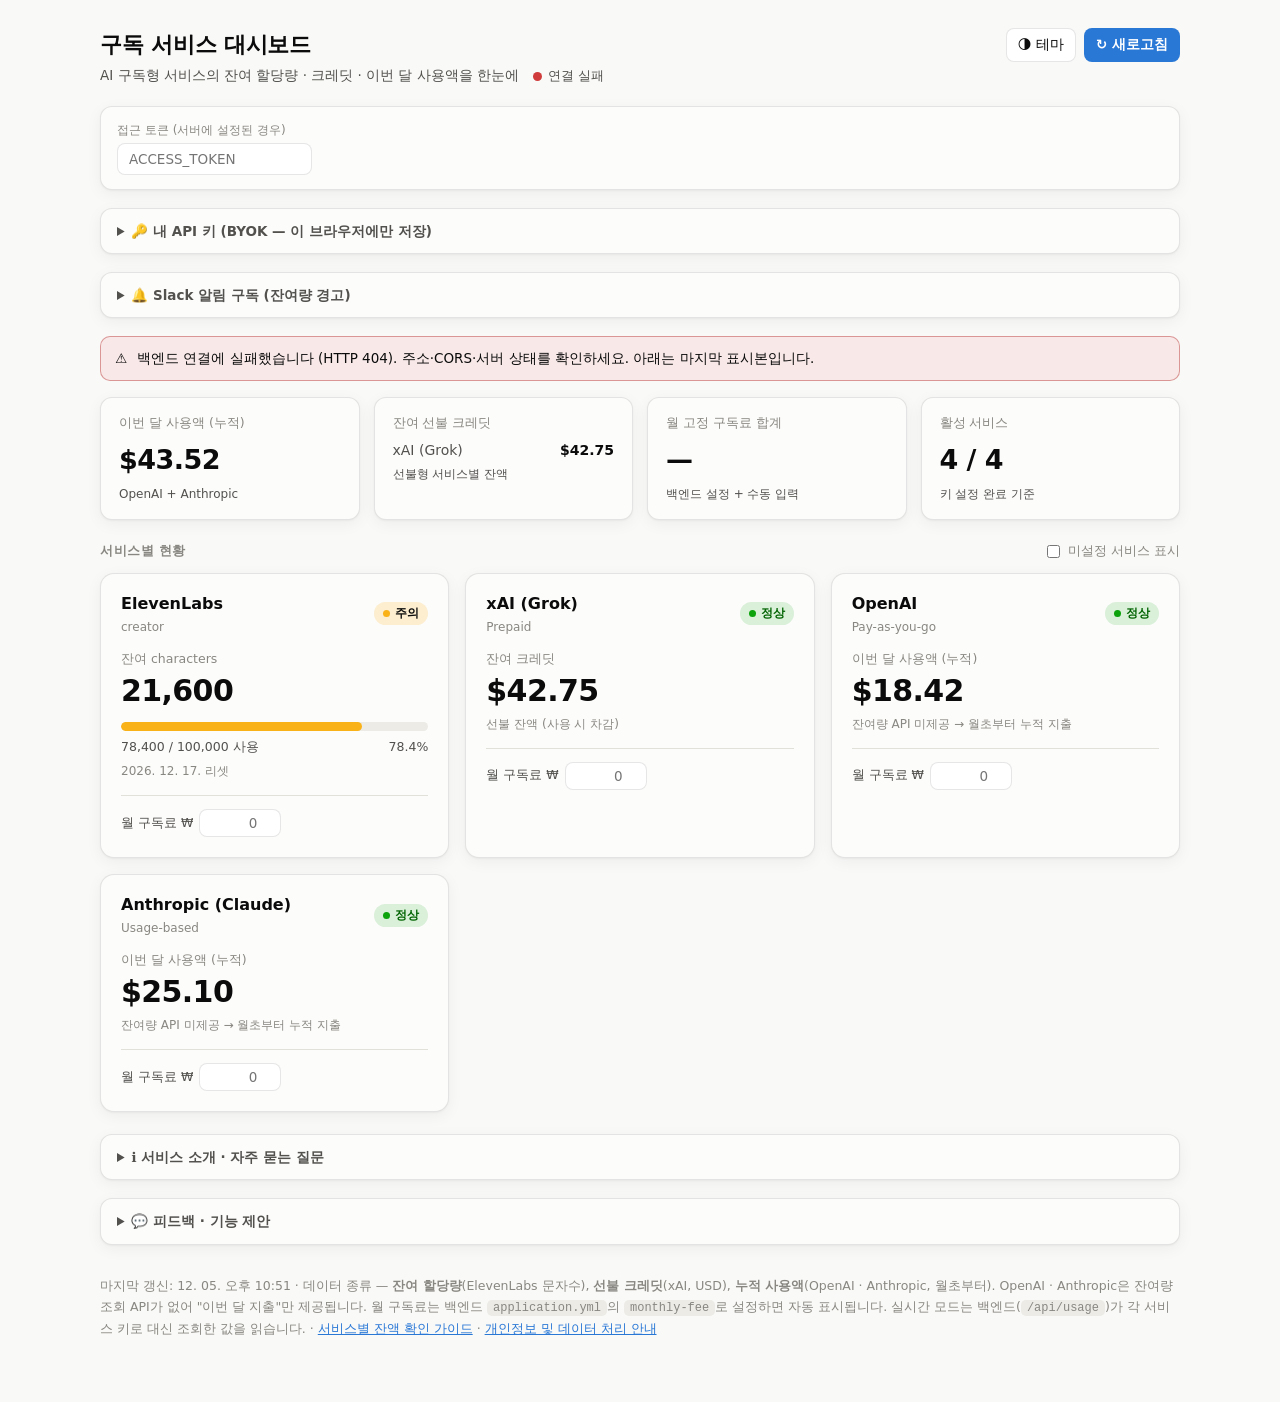
==== src/main/resources/static/index.html @ 4e1e0c50 "Anchor balance sparklines at zero and stop amplifying noise sparklineSvg() scaled each series to its" ====
<!DOCTYPE html>
<html lang="ko" data-theme="auto">
<head>
<meta charset="UTF-8">
<meta name="viewport" content="width=device-width, initial-scale=1.0">
<title>SubscribeInventory — AI 구독 서비스 잔여 크레딧·사용량 대시보드</title>
<meta name="description" content="ElevenLabs·xAI(Grok)·OpenAI·Anthropic(Claude)·DeepSeek·OpenRouter·Stability AI·fal.ai의 잔여 크레딧, 할당량, 이번 달 사용액을 한 화면에서 확인하고 Slack으로 잔여량 경고를 받는 무료 대시보드. API 키는 브라우저에만 저장됩니다.">
<link rel="canonical" href="https://subscribeinventory.web.app/">
<meta name="google-site-verification" content="lxB3L_24j_utE0KtW8T_bHgpwiivB14IahdPUHx7dqs">
<meta name="naver-site-verification" content="5db1e55cc4a12370fa58b99b54903fac8d4bb3ed">
<meta property="og:type" content="website">
<meta property="og:site_name" content="SubscribeInventory">
<meta property="og:title" content="SubscribeInventory — AI 구독 서비스 잔여 크레딧·사용량 대시보드">
<meta property="og:description" content="8개 AI 서비스의 잔여 크레딧·할당량·월 사용액을 한눈에. BYOK(키는 브라우저에만 저장) + Slack 잔여량 알림, 무료.">
<meta property="og:url" content="https://subscribeinventory.web.app/">
<meta property="og:locale" content="ko_KR">
<meta property="og:image" content="https://subscribeinventory.web.app/og.png">
<meta property="og:image:width" content="1200">
<meta property="og:image:height" content="630">
<meta name="twitter:card" content="summary_large_image">
<meta name="twitter:image" content="https://subscribeinventory.web.app/og.png">
<link rel="icon" href="/favicon.svg" type="image/svg+xml">
<link rel="apple-touch-icon" href="/apple-touch-icon.png">
<script type="application/ld+json">
{
	"@context": "https://schema.org",
	"@graph": [
		{
			"@type": "WebApplication",
			"name": "SubscribeInventory",
			"url": "https://subscribeinventory.web.app/",
			"applicationCategory": "UtilitiesApplication",
			"operatingSystem": "Web",
			"inLanguage": "ko",
			"description": "AI 구독형 서비스(ElevenLabs, xAI Grok, OpenAI, Anthropic Claude, DeepSeek, OpenRouter, Stability AI, fal.ai)의 잔여 크레딧·할당량·이번 달 사용액을 한 화면에서 보여주고 Slack으로 잔여량 경고를 보내는 무료 대시보드.",
			"offers": { "@type": "Offer", "price": "0", "priceCurrency": "KRW" },
			"featureList": [
				"8개 AI 서비스 잔여 크레딧·할당량·월 사용액 통합 조회",
				"BYOK — API 키는 브라우저 localStorage에만 저장, 서버 무저장",
				"Slack 웹훅 잔여량 임계값 알림 (매시 자동 점검)",
				"Google 계정 로그인, 다크·라이트 테마"
			]
		},
		{
			"@type": "FAQPage",
			"mainEntity": [
				{
					"@type": "Question",
					"name": "SubscribeInventory는 어떤 서비스인가요?",
					"acceptedAnswer": { "@type": "Answer", "text": "여러 AI 구독형 서비스의 잔여 크레딧, 할당량, 이번 달 사용액을 한 화면에서 확인하는 무료 대시보드입니다. 잔여량이 설정한 임계값 아래로 내려가면 Slack으로 알림을 보냅니다." }
				},
				{
					"@type": "Question",
					"name": "어떤 AI 서비스를 지원하나요?",
					"acceptedAnswer": { "@type": "Answer", "text": "ElevenLabs, xAI(Grok), OpenAI, Anthropic(Claude), DeepSeek, OpenRouter, Stability AI, fal.ai — 총 8개 서비스의 잔여 크레딧 또는 사용액 조회를 지원합니다." }
				},
				{
					"@type": "Question",
					"name": "API 키는 안전하게 관리되나요?",
					"acceptedAnswer": { "@type": "Answer", "text": "BYOK(Bring Your Own Key) 방식입니다. 키는 사용자의 브라우저(localStorage)에만 저장되고, 서버는 조회 요청을 각 서비스로 중계만 할 뿐 키를 저장하거나 로깅하지 않습니다. Slack 알림 구독 시에만 키가 AES-256-GCM으로 암호화되어 저장됩니다." }
				},
				{
					"@type": "Question",
					"name": "Slack 잔여량 알림은 어떻게 받나요?",
					"acceptedAnswer": { "@type": "Answer", "text": "대시보드의 Slack 알림 구독 패널에서 Slack Incoming Webhook 주소와 임계값을 등록하면, 매시 정각에 자동 점검해 잔여 크레딧이 임계값 이하로 내려갔을 때 해당 채널로 경고를 보냅니다." }
				},
				{
					"@type": "Question",
					"name": "이용 요금이 있나요?",
					"acceptedAnswer": { "@type": "Answer", "text": "무료입니다. Google 계정으로 로그인한 뒤 본인의 API 키를 등록해 바로 사용할 수 있습니다." }
				}
			]
		}
	]
}
</script>
<style>
	:root {
		color-scheme: light;
		--surface-1: #fcfcfb;
		--surface-2: #ffffff;
		--page: #f9f9f7;
		--text-primary: #0b0b0b;
		--text-secondary: #52514e;
		--text-muted: #898781;
		--grid: #e1e0d9;
		--baseline: #c3c2b7;
		--border: rgba(11, 11, 11, 0.10);
		--series-1: #2a78d6;
		--track: #ecebe6;
		--good: #0ca30c;
		--warning: #fab219;
		--serious: #ec835a;
		--critical: #d03b3b;
		--good-ink: #006300;
		--shadow: 0 1px 2px rgba(11, 11, 11, 0.04), 0 4px 16px rgba(11, 11, 11, 0.05);
	}
	:root[data-theme="dark"] {
		color-scheme: dark;
		--surface-1: #1a1a19;
		--surface-2: #202020;
		--page: #0d0d0d;
		--text-primary: #ffffff;
		--text-secondary: #c3c2b7;
		--text-muted: #898781;
		--grid: #2c2c2a;
		--baseline: #383835;
		--border: rgba(255, 255, 255, 0.10);
		--series-1: #3987e5;
		--track: #2c2c2a;
		--good: #0ca30c;
		--warning: #fab219;
		--serious: #ec835a;
		--critical: #d03b3b;
		--good-ink: #0ca30c;
		--shadow: 0 1px 2px rgba(0, 0, 0, 0.3), 0 4px 16px rgba(0, 0, 0, 0.4);
	}
	@media (prefers-color-scheme: dark) {
		:root[data-theme="auto"] {
			color-scheme: dark;
			--surface-1: #1a1a19;
			--surface-2: #202020;
			--page: #0d0d0d;
			--text-primary: #ffffff;
			--text-secondary: #c3c2b7;
			--text-muted: #898781;
			--grid: #2c2c2a;
			--baseline: #383835;
			--border: rgba(255, 255, 255, 0.10);
			--series-1: #3987e5;
			--track: #2c2c2a;
			--good-ink: #0ca30c;
			--shadow: 0 1px 2px rgba(0, 0, 0, 0.3), 0 4px 16px rgba(0, 0, 0, 0.4);
		}
	}

	* { box-sizing: border-box; }
	html, body { margin: 0; padding: 0; }
	body {
		background: var(--page);
		color: var(--text-primary);
		font-family: system-ui, -apple-system, "Segoe UI", "Apple SD Gothic Neo", sans-serif;
		font-size: 15px;
		line-height: 1.5;
		-webkit-font-smoothing: antialiased;
	}
	.wrap { max-width: 1120px; margin: 0 auto; padding: 28px 20px 64px; }

	header.top { display: flex; align-items: flex-start; justify-content: space-between; gap: 16px; flex-wrap: wrap; margin-bottom: 20px; }
	.title h1 { font-size: 22px; font-weight: 700; margin: 0 0 4px; letter-spacing: -0.01em; }
	.title p { margin: 0; color: var(--text-secondary); font-size: 13.5px; }
	.top-actions { display: flex; align-items: center; gap: 8px; }
	/* Visible sign-in button follows the page theme; the real GIS iframe sits on top, invisible,
	   because GIS stopped honoring dark button themes and always paints a white button. */
	.gsi-wrap { position: relative; display: inline-flex; }
	.gsi-skin {
		display: inline-flex; align-items: center; gap: 7px;
		font-size: 13.5px; color: var(--text-primary);
		background: var(--surface-2); border: 1px solid var(--border);
		border-radius: 8px; padding: 7px 11px; white-space: nowrap;
	}
	.gsi-overlay { position: absolute; inset: 0; opacity: 0; overflow: hidden; }
	/* Cross-origin iframes keep their full hit area even when visually clipped, so the iframe
	   (and the wrapper divs GIS puts around it) must be forced to the overlay's size, or the
	   invisible button swallows clicks on neighboring header buttons. */
	.gsi-overlay div, .gsi-overlay iframe { width: 100% !important; height: 100% !important; }

	button, select, input, textarea {
		font-family: inherit; font-size: 13.5px; color: var(--text-primary);
		background: var(--surface-2); border: 1px solid var(--border);
		border-radius: 8px; padding: 7px 11px; cursor: pointer;
	}
	textarea { width: 100%; cursor: text; resize: vertical; line-height: 1.6; }
	button:hover, select:hover { border-color: var(--baseline); }
	button.primary { background: var(--series-1); color: #fff; border-color: transparent; font-weight: 600; }
	button.primary:hover { filter: brightness(1.05); }
	input { cursor: text; }
	label.field { display: flex; flex-direction: column; gap: 4px; font-size: 12px; color: var(--text-muted); }

	.config {
		display: flex; align-items: flex-end; gap: 12px; flex-wrap: wrap;
		background: var(--surface-1); border: 1px solid var(--border);
		border-radius: 12px; padding: 14px 16px; margin-bottom: 18px; box-shadow: var(--shadow);
	}
	.config .grow { flex: 1 1 260px; }
	.config input[type="text"] { width: 100%; }
	.status-line { display: inline-flex; align-items: center; gap: 6px; font-size: 13px; color: var(--text-secondary); margin-left: 10px; vertical-align: middle; }
	.dot { width: 9px; height: 9px; border-radius: 50%; background: var(--text-muted); flex: none; }
	.dot.live { background: var(--good); }
	.dot.demo { background: var(--series-1); }
	.dot.err { background: var(--critical); }

	.summary { display: grid; grid-template-columns: repeat(auto-fit, minmax(190px, 1fr)); gap: 14px; margin-bottom: 22px; }
	.tile { background: var(--surface-1); border: 1px solid var(--border); border-radius: 12px; padding: 16px 18px; box-shadow: var(--shadow); }
	.tile .k { font-size: 12.5px; color: var(--text-muted); margin-bottom: 8px; }
	.tile .v { font-size: 27px; font-weight: 700; letter-spacing: -0.02em; font-variant-numeric: tabular-nums; }
	.tile .sub { font-size: 12px; color: var(--text-secondary); margin-top: 4px; }
	.tile .v-rows { display: flex; flex-direction: column; gap: 3px; }
	.tile .v-row { display: flex; justify-content: space-between; gap: 10px; font-size: 14px; font-weight: 600; font-variant-numeric: tabular-nums; }
	.tile .v-row .n { color: var(--text-secondary); font-weight: 500; }

	.grid { display: grid; grid-template-columns: repeat(auto-fill, minmax(320px, 1fr)); gap: 16px; }
	.card {
		background: var(--surface-1); border: 1px solid var(--border); border-radius: 14px;
		padding: 18px 20px 20px; box-shadow: var(--shadow); position: relative; overflow: hidden;
	}
	.card.err { border-color: color-mix(in srgb, var(--critical) 55%, var(--border)); }
	.card.disabled { opacity: 0.72; }
	.card-head { display: flex; align-items: center; justify-content: space-between; gap: 10px; margin-bottom: 14px; }
	.card-head .name { font-size: 16px; font-weight: 700; }
	.card-head .plan { font-size: 12px; color: var(--text-muted); margin-top: 2px; }
	.badge { display: inline-flex; align-items: center; gap: 5px; font-size: 11.5px; font-weight: 600; padding: 3px 9px; border-radius: 999px; white-space: nowrap; }
	.badge .bdot { width: 7px; height: 7px; border-radius: 50%; }
	.badge.ok { background: color-mix(in srgb, var(--good) 14%, transparent); color: var(--good-ink); }
	.badge.ok .bdot { background: var(--good); }
	.badge.warning { background: color-mix(in srgb, var(--warning) 20%, transparent); color: var(--text-primary); }
	.badge.warning .bdot { background: var(--warning); }
	.badge.critical { background: color-mix(in srgb, var(--critical) 16%, transparent); color: var(--critical); }
	.badge.critical .bdot { background: var(--critical); }
	.badge.neutral { background: color-mix(in srgb, var(--text-muted) 16%, transparent); color: var(--text-secondary); }
	.badge.neutral .bdot { background: var(--text-muted); }

	.hero { font-size: 30px; font-weight: 700; letter-spacing: -0.02em; font-variant-numeric: tabular-nums; line-height: 1.1; }
	.hero .unit { font-size: 15px; font-weight: 600; color: var(--text-secondary); margin-left: 4px; }
	.hero-label { font-size: 12.5px; color: var(--text-muted); margin-bottom: 5px; }

	.meter { margin: 15px 0 6px; }
	.meter-track { height: 9px; background: var(--track); border-radius: 999px; overflow: hidden; }
	.meter-fill { height: 100%; border-radius: 999px; transition: width 0.5s ease; }
	.meter-row { display: flex; justify-content: space-between; font-size: 12.5px; color: var(--text-secondary); margin-top: 7px; font-variant-numeric: tabular-nums; }

	.card-foot { margin-top: 15px; padding-top: 13px; border-top: 1px solid var(--grid); display: flex; align-items: center; justify-content: space-between; gap: 10px; font-size: 12.5px; color: var(--text-secondary); }
	.fee { display: flex; align-items: center; gap: 6px; }
	.fee input { width: 82px; padding: 5px 8px; text-align: right; font-variant-numeric: tabular-nums; }
	.err-msg { font-size: 13px; color: var(--critical); background: color-mix(in srgb, var(--critical) 8%, transparent); border-radius: 8px; padding: 9px 11px; margin-top: 4px; word-break: break-word; }
	.muted-note { font-size: 12px; color: var(--text-muted); }

	.banner { display: none; align-items: center; gap: 10px; background: color-mix(in srgb, var(--critical) 10%, var(--surface-1)); border: 1px solid color-mix(in srgb, var(--critical) 40%, var(--border)); color: var(--text-primary); border-radius: 10px; padding: 11px 14px; margin-bottom: 16px; font-size: 13.5px; }
	.banner.show { display: flex; }

	.keys-panel { background: var(--surface-1); border: 1px solid var(--border); border-radius: 12px; padding: 12px 16px; margin-bottom: 18px; box-shadow: var(--shadow); }
	.keys-panel summary { cursor: pointer; font-size: 13.5px; font-weight: 600; color: var(--text-secondary); }
	.keys-grid { display: grid; grid-template-columns: repeat(auto-fit, minmax(240px, 1fr)); gap: 12px; margin-top: 12px; }
	.keys-grid input { width: 100%; }
	.keys-note { font-size: 12px; color: var(--text-muted); margin-top: 10px; line-height: 1.6; }
	.spark-wrap { margin-top: 10px; }
	.spark { display: block; width: 100%; height: 28px; }
	.spark-label { font-size: 11px; color: var(--text-muted); margin-top: 2px; }
	.faq-item h3 { font-size: 13.5px; margin: 14px 0 4px; }
	.faq-item p { margin: 0; font-size: 13px; color: var(--text-secondary); line-height: 1.7; }

	footer.note { margin-top: 30px; font-size: 12.5px; color: var(--text-muted); line-height: 1.7; }
	footer.note code { background: var(--track); padding: 1px 6px; border-radius: 5px; font-size: 12px; }
	.section-label { font-size: 12.5px; font-weight: 600; color: var(--text-muted); text-transform: uppercase; letter-spacing: 0.04em; margin: 4px 0 12px; }
	a { color: var(--series-1); }
</style>
</head>
<body>
<div class="wrap">
	<header class="top">
		<div class="title">
			<h1>구독 서비스 대시보드</h1>
			<p>AI 구독형 서비스의 잔여 할당량 · 크레딧 · 이번 달 사용액을 한눈에
				<span class="status-line"><span class="dot" id="statDot"></span><span id="statText">준비됨</span></span></p>
		</div>
		<div class="top-actions">
			<div id="authArea" style="display:none; align-items:center; gap:8px;"></div>
			<button id="themeBtn" title="테마 전환">🌗 테마</button>
			<button id="refreshBtn" class="primary">↻ 새로고침</button>
		</div>
	</header>

	<div class="config" id="configBox">
		<label class="field grow" id="backendField">
			백엔드 API 주소 (비우면 데모 모드)
			<input type="text" id="backendUrl" placeholder="https://your-backend.example.com" autocomplete="off">
		</label>
		<label class="field" id="modeField">
			모드
			<select id="modeSel">
				<option value="demo">데모 (샘플)</option>
				<option value="live">실시간 (백엔드)</option>
			</select>
		</label>
		<label class="field" id="autoField">
			자동 새로고침
			<select id="autoSel">
				<option value="0">끔</option>
				<option value="30">30초</option>
				<option value="60">60초</option>
				<option value="300">5분</option>
			</select>
		</label>
		<label class="field" id="accessTokenField">
			접근 토큰 (서버에 설정된 경우)
			<input type="password" id="accessToken" placeholder="ACCESS_TOKEN" autocomplete="off">
		</label>
	</div>

	<details class="keys-panel" id="keysPanel">
		<summary>🔑 내 API 키 (BYOK — 이 브라우저에만 저장)</summary>
		<div class="keys-grid">
			<label class="field">ElevenLabs API Key
				<input type="password" data-key="elevenlabs.apiKey" placeholder="xi-..." autocomplete="off"></label>
			<label class="field">xAI Management Key
				<input type="password" data-key="xai.apiKey" placeholder="xai-..." autocomplete="off"></label>
			<label class="field">xAI Team ID
				<input type="password" data-key="xai.teamId" placeholder="UUID" autocomplete="off"></label>
			<label class="field">OpenAI Admin Key
				<input type="password" data-key="openai.apiKey" placeholder="sk-admin-..." autocomplete="off"></label>
			<label class="field">Anthropic Admin Key
				<input type="password" data-key="anthropic.apiKey" placeholder="sk-ant-admin-..." autocomplete="off"></label>
			<label class="field">DeepSeek API Key
				<input type="password" data-key="deepseek.apiKey" placeholder="sk-..." autocomplete="off"></label>
			<label class="field">OpenRouter API Key
				<input type="password" data-key="openrouter.apiKey" placeholder="sk-or-..." autocomplete="off"></label>
			<label class="field">Stability AI API Key
				<input type="password" data-key="stability.apiKey" placeholder="sk-..." autocomplete="off"></label>
			<label class="field">fal.ai Admin Key (ADMIN 스코프로 발급)
				<input type="password" data-key="fal.apiKey" placeholder="key_id:key_secret" autocomplete="off"></label>
		</div>
		<div class="keys-note">키는 이 브라우저(localStorage)에만 저장됩니다. 조회할 때마다 요청에 실려 백엔드가 각 서비스로
			중계만 하며, 서버에는 저장·로깅되지 않습니다. 비워두면 서버에 환경변수로 설정된 키(있다면)를 사용합니다.</div>
	</details>

	<details class="keys-panel" id="alertPanel">
		<summary>🔔 Slack 알림 구독 (잔여량 경고)</summary>
		<div class="keys-grid">
			<label class="field">Slack Webhook URL
				<input type="password" id="alertWebhook" placeholder="https://hooks.slack.com/services/..." autocomplete="off"></label>
			<label class="field">사용량 경고 임계 (%)
				<input type="number" id="alertQuota" placeholder="80" min="1" max="100"></label>
			<label class="field">잔액 경고 기준 ($)
				<input type="number" id="alertBalance" placeholder="5" min="0" step="0.5"></label>
			<label class="field">월 사용액 한도 ($, 선택)
				<input type="number" id="alertCost" placeholder="미설정" min="0"></label>
		</div>
		<div style="display:flex; gap:8px; align-items:center; margin-top:12px; flex-wrap:wrap;">
			<button id="alertSubscribeBtn" class="primary">현재 키로 구독</button>
			<button id="alertUnsubscribeBtn" style="display:none;">구독 해지</button>
			<span class="muted-note" id="alertStatus"></span>
		</div>
		<div class="keys-note">구독하면 위 "내 API 키" 패널의 키와 Webhook URL이 서버에 <b>암호화되어 저장</b>되고(옵트인),
			매시 정각 서버가 잔여량을 점검해 임계값 초과 시 입력한 Slack 채널로 알립니다.
			구독 시 확인 메시지가 채널로 1회 발송되고, 같은 Webhook으로 다시 구독하면 <b>설정이 갱신</b>됩니다.
			같은 경고 상태는 반복 발송하지 않으며, 해지하면 저장된 정보가 즉시 삭제됩니다.</div>
	</details>

	<div class="banner" id="banner"><span>⚠︎</span><span id="bannerText"></span></div>

	<div class="summary" id="summary"></div>

	<div class="section-label" style="display:flex; align-items:center; justify-content:space-between; gap:10px;">
		<span>서비스별 현황</span>
		<label style="display:flex; align-items:center; gap:5px; font-weight:400; text-transform:none; letter-spacing:0; cursor:pointer;">
			<input type="checkbox" id="showDisabled" style="cursor:pointer;"> 미설정 서비스 표시
		</label>
	</div>
	<div class="grid" id="cards"></div>

	<details class="keys-panel" id="aboutPanel" style="margin-top: 22px;">
		<summary>ℹ️ 서비스 소개 · 자주 묻는 질문</summary>
		<div class="faq">
			<div class="faq-item">
				<h3>SubscribeInventory는 어떤 서비스인가요?</h3>
				<p>여러 AI 구독형 서비스의 잔여 크레딧, 할당량, 이번 달 사용액을 한 화면에서 확인하는 무료
					대시보드입니다. 잔여량이 설정한 임계값 아래로 내려가면 Slack으로 알림을 보냅니다.</p>
			</div>
			<div class="faq-item">
				<h3>어떤 AI 서비스를 지원하나요?</h3>
				<p>ElevenLabs, xAI(Grok), OpenAI, Anthropic(Claude), DeepSeek, OpenRouter, Stability AI,
					fal.ai — 총 8개 서비스의 잔여 크레딧 또는 사용액 조회를 지원합니다.</p>
			</div>
			<div class="faq-item">
				<h3>API 키는 안전하게 관리되나요?</h3>
				<p>BYOK(Bring Your Own Key) 방식입니다. 키는 사용자의 브라우저(localStorage)에만 저장되고,
					서버는 조회 요청을 각 서비스로 중계만 할 뿐 키를 저장하거나 로깅하지 않습니다. Slack 알림
					구독 시에만 키가 AES-256-GCM으로 암호화되어 저장됩니다.</p>
			</div>
			<div class="faq-item">
				<h3>Slack 잔여량 알림은 어떻게 받나요?</h3>
				<p>대시보드의 Slack 알림 구독 패널에서 Slack Incoming Webhook 주소와 임계값을 등록하면,
					매시 정각에 자동 점검해 잔여 크레딧이 임계값 이하로 내려갔을 때 해당 채널로 경고를 보냅니다.</p>
			</div>
			<div class="faq-item">
				<h3>이용 요금이 있나요?</h3>
				<p>무료입니다. Google 계정으로 로그인한 뒤 본인의 API 키를 등록해 바로 사용할 수 있습니다.</p>
			</div>
		</div>
	</details>

	<details class="keys-panel" id="feedbackPanel" style="margin-top: 18px;">
		<summary>💬 피드백 · 기능 제안</summary>
		<div style="margin-top: 10px;">
			<textarea id="feedbackText" rows="3" maxlength="2000"
				placeholder="개선 아이디어, 버그, 불편했던 점을 알려주세요"></textarea>
			<div style="display:flex; gap:10px; align-items:center; margin-top:8px;">
				<button id="feedbackSend" class="primary">보내기</button>
				<span class="muted-note" id="feedbackStatus"></span>
			</div>
			<div class="keys-note">로그인한 계정 이메일과 함께 전달됩니다. 이메일로 직접 보내시려면
				<a href="mailto:knsol19921@gmail.com">knsol19921@gmail.com</a>, 버그 리포트·기능 제안은
				<a href="https://github.com/keaunsolNa/SubscribeInventory/issues" target="_blank"
					rel="noopener">GitHub Issues</a>도 열려 있습니다.</div>
		</div>
	</details>

	<footer class="note" id="footnote"></footer>
</div>

<script>
(function () {
	"use strict";

	const state = {
		backendUrl: "",
		mode: "demo",
		autoSeconds: 0,
		data: null,
		timer: null,
		fees: {},         // providerId -> manual monthly fee override (KRW); config value used otherwise
		keys: {},         // providerId -> { apiKey, teamId } (BYOK; persisted to this browser only)
		accessToken: "",  // X-Access-Token for deployments protected by ACCESS_TOKEN
		alertSubscriptionId: "",
		showDisabled: false,
		history: {}      // providerId -> [{t, r, c}] hourly points (server-side, last 7 days)
	};

	// ---- Browser-local persistence (BYOK keys + fee overrides never leave this device) ----
	const STORAGE_KEY = "subscribe-inventory.v1";

	function readStorage() {
		try {
			const raw = localStorage.getItem(STORAGE_KEY);
			return raw ? JSON.parse(raw) : {};
		} catch (e) {
			return {};
		}
	}

	function writeStorage() {
		try {
			localStorage.setItem(STORAGE_KEY, JSON.stringify({
				keys: state.keys,
				fees: state.fees,
				accessToken: state.accessToken,
				session: { token: auth.token, email: auth.email },
				alertSubscriptionId: state.alertSubscriptionId,
				showDisabled: state.showDisabled,
				alertInputs: {
					webhook: document.getElementById("alertWebhook").value,
					quota: document.getElementById("alertQuota").value,
					balance: document.getElementById("alertBalance").value,
					cost: document.getElementById("alertCost").value
				}
			}));
		} catch (e) {
			// storage unavailable (private mode etc.) -> keys live for this page only
		}
	}

	// Returns { providerId: {apiKey, teamId} } with blank fields dropped, or null when no key is set.
	function keysPayload() {
		const payload = {};
		let any = false;
		Object.keys(state.keys).forEach(function (id) {
			const entry = state.keys[id] || {};
			const cleaned = {};
			if (entry.apiKey && entry.apiKey.trim()) { cleaned.apiKey = entry.apiKey.trim(); }
			if (entry.teamId && entry.teamId.trim()) { cleaned.teamId = entry.teamId.trim(); }
			if (Object.keys(cleaned).length > 0) { payload[id] = cleaned; any = true; }
		});
		return any ? payload : null;
	}

	// ---- Demo sample (mirrors the backend DashboardResponse contract) ----
	function demoData() {
		const nowIso = new Date().toISOString();
		const resetIso = new Date(Date.now() + 12 * 24 * 3600 * 1000).toISOString();
		return {
			generatedAt: nowIso,
			providers: [
				{ providerId: "elevenlabs", displayName: "ElevenLabs", metricType: "QUOTA", status: "OK",
					plan: "creator", unit: "characters", used: 78400, limit: 100000, remaining: 21600,
					usedPercent: 78.4, cost: null, currency: "usd", resetsAt: resetIso, message: null, monthlyFee: null },
				{ providerId: "xai", displayName: "xAI (Grok)", metricType: "BALANCE", status: "OK",
					plan: "Prepaid", unit: "USD", used: null, limit: null, remaining: 42.75,
					usedPercent: null, cost: null, currency: "USD", resetsAt: null, message: null, monthlyFee: null },
				{ providerId: "openai", displayName: "OpenAI", metricType: "COST", status: "OK",
					plan: "Pay-as-you-go", unit: "USD", used: null, limit: null, remaining: null,
					usedPercent: null, cost: 18.42, currency: "USD", resetsAt: null, message: null, monthlyFee: null },
				{ providerId: "anthropic", displayName: "Anthropic (Claude)", metricType: "COST", status: "OK",
					plan: "Usage-based", unit: "USD", used: null, limit: null, remaining: null,
					usedPercent: null, cost: 25.10, currency: "USD", resetsAt: null, message: null, monthlyFee: null }
			]
		};
	}

	// ---- Formatting helpers ----
	const numFmt = new Intl.NumberFormat("ko-KR");
	const num1 = new Intl.NumberFormat("ko-KR", { maximumFractionDigits: 1 });

	function money(value, currency) {
		if (value == null) { return "—"; }
		const cur = (currency || "USD").toUpperCase();
		try {
			return new Intl.NumberFormat("en-US", { style: "currency", currency: cur, maximumFractionDigits: 2 }).format(value);
		} catch (e) {
			return "$" + num1.format(value);
		}
	}

	function compact(value) {
		if (value == null) { return "—"; }
		if (value >= 1000) { return numFmt.format(Math.round(value)); }
		return num1.format(value);
	}

	function fmtDate(iso) {
		if (!iso) { return null; }
		const date = new Date(iso);
		if (isNaN(date.getTime())) { return null; }
		return date.toLocaleDateString("ko-KR", { year: "numeric", month: "2-digit", day: "2-digit" });
	}

	function fmtDateTime(iso) {
		const date = new Date(iso);
		if (isNaN(date.getTime())) { return "—"; }
		return date.toLocaleString("ko-KR", { month: "2-digit", day: "2-digit", hour: "2-digit", minute: "2-digit" });
	}

	// Manual input wins; otherwise fall back to the fee configured on the backend (application.yml).
	function effectiveFee(provider) {
		const manual = state.fees[provider.providerId];
		if (typeof manual === "number" && !isNaN(manual)) { return manual; }
		if (typeof provider.monthlyFee === "number") { return provider.monthlyFee; }
		return undefined;
	}

	// severity by remaining allowance
	function quotaSeverity(usedPercent) {
		if (usedPercent == null) { return "ok"; }
		if (usedPercent >= 90) { return "critical"; }
		if (usedPercent >= 75) { return "warning"; }
		return "ok";
	}

	function meterColor(severity) {
		if (severity === "critical") { return "var(--critical)"; }
		if (severity === "warning") { return "var(--warning)"; }
		return "var(--series-1)";
	}

	function statusBadge(provider) {
		if (provider.status === "DISABLED") {
			return '<span class="badge neutral"><span class="bdot"></span>미설정</span>';
		}
		if (provider.status === "ERROR") {
			return '<span class="badge critical"><span class="bdot"></span>오류</span>';
		}
		if (provider.metricType === "QUOTA") {
			const sev = quotaSeverity(provider.usedPercent);
			if (sev === "critical") { return '<span class="badge critical"><span class="bdot"></span>잔여 부족</span>'; }
			if (sev === "warning") { return '<span class="badge warning"><span class="bdot"></span>주의</span>'; }
		}
		// Mirror the Slack subscription's balance rule so the card agrees with what alerts fire on.
		// The threshold lives in the alert panel input (persisted in localStorage); empty = no check.
		if (provider.metricType === "BALANCE" && provider.remaining != null) {
			const minUsd = thresholdValue("alertBalance");
			if (minUsd != null && provider.remaining <= minUsd) {
				return '<span class="badge critical"><span class="bdot"></span>잔여 부족</span>';
			}
		}
		return '<span class="badge ok"><span class="bdot"></span>정상</span>';
	}

	function escapeHtml(str) {
		return String(str == null ? "" : str).replace(/[&<>"']/g, function (c) {
			return { "&": "&amp;", "<": "&lt;", ">": "&gt;", '"': "&quot;", "'": "&#39;" }[c];
		});
	}

	// ---- Trend sparkline + burn-rate estimate ----
	// The y-scale used to run min..max of the series itself, so $100.00 -> $99.99 drew the same
	// full-height plunge as $100 -> $1. With no axis and no labels a reader could not tell the two
	// apart. Balance is anchored at zero because zero is the event the reader cares about, and a
	// series that barely moves is now drawn flat instead of being amplified into a trend.
	const FLAT_RATIO = 0.01;

	function sparkScale(values, zeroBased) {
		const dataMin = Math.min.apply(null, values);
		const dataMax = Math.max.apply(null, values);
		const magnitude = Math.max(Math.abs(dataMax), Math.abs(dataMin), 1e-9);
		const flat = (dataMax - dataMin) / magnitude < FLAT_RATIO;
		const lo = zeroBased ? Math.min(0, dataMin) : dataMin;
		const hi = zeroBased ? Math.max(0, dataMax) : dataMax;
		return { lo: lo, hi: hi, span: (hi - lo) || 1, flat: flat };
	}

	function sparklineSvg(points, zeroBased) {
		const values = points.map(function (p) { return p.v; });
		const scale = sparkScale(values, zeroBased);
		const t0 = points[0].t;
		const tSpan = (points[points.length - 1].t - t0) || 1;
		const coords = points.map(function (p) {
			const x = ((p.t - t0) / tSpan) * 100;
			// A flat series sits mid-box: drawing it at an edge would read as "at the limit".
			const y = scale.flat ? 14 : 26 - ((p.v - scale.lo) / scale.span) * 22;
			return x.toFixed(1) + "," + y.toFixed(1);
		}).join(" ");
		return '<svg class="spark" viewBox="0 0 100 28" preserveAspectRatio="none" aria-hidden="true">'
			+ '<polyline points="' + coords + '" fill="none" stroke="var(--series-1)"'
			+ ' stroke-width="1.5" vector-effect="non-scaling-stroke"/></svg>';
	}

	// Linear burn over the last ~72h of balance points; silent unless the balance is shrinking.
	function burnNote(providerId, current) {
		const series = (state.history[providerId] || []).filter(function (p) { return p.r != null; });
		if (series.length < 2 || current == null) { return ""; }
		const recent = series.filter(function (p) { return p.t >= Date.now() - 72 * 3600000; });
		const points = recent.length >= 2 ? recent : series;
		const first = points[0];
		const last = points[points.length - 1];
		const hours = (last.t - first.t) / 3600000;
		if (hours <= 0) { return ""; }
		const burnPerDay = ((first.r - last.r) / hours) * 24;
		if (burnPerDay <= 0.0001) { return ""; }
		const days = current / burnPerDay;
		// A barely-moving balance extrapolates to absurd horizons ("약 40000일 후 소진"), which reads
		// as a broken number rather than a forecast. Past a year, 72h of samples says nothing useful.
		if (days > 365) { return ""; }
		const label = days < 1 ? "1일 미만" : "약 " + Math.round(days) + "일";
		return '<div class="muted-note">이 속도면 ' + label + ' 후 소진 예상</div>';
	}

	function historyBlock(provider) {
		const series = state.history[provider.providerId] || [];
		const metric = provider.metricType === "COST" ? "c" : "r";
		const points = series
			.filter(function (p) { return p[metric] != null; })
			.map(function (p) { return { t: p.t, v: p[metric] }; });
		if (points.length < 2) { return ""; }
		// Balance/quota are anchored at zero; cumulative cost is not, so it keeps its own scale and
		// earns endpoint labels instead — without them the line's height means nothing.
		const zeroBased = provider.metricType !== "COST";
		const values = points.map(function (p) { return p.v; });
		const scale = sparkScale(values, zeroBased);
		const fmt = provider.metricType === "QUOTA"
			? function (v) { return compact(v); }
			: function (v) { return money(v, provider.currency); };
		const label = scale.flat
			? "최근 7일 · 변화 거의 없음"
			: "최근 7일 · " + fmt(values[0]) + " → " + fmt(values[values.length - 1]);
		let html = '<div class="spark-wrap">' + sparklineSvg(points, zeroBased)
			+ '<div class="spark-label">' + escapeHtml(label) + '</div></div>';
		if (provider.metricType === "BALANCE") {
			html += burnNote(provider.providerId, provider.remaining);
		}
		return html;
	}

	// ---- Card renderer ----
	function renderCard(provider) {
		const disabled = provider.status === "DISABLED";
		const error = provider.status === "ERROR";
		const cls = "card" + (error ? " err" : "") + (disabled ? " disabled" : "");
		const feeVal = effectiveFee(provider);
		const feeInput =
			'<div class="fee">월 구독료 ₩'
			+ '<input type="number" min="0" step="1000" data-fee="' + provider.providerId + '" '
			+ 'value="' + (feeVal != null ? feeVal : "") + '" placeholder="0"></div>';

		let bodyHtml = "";
		if (disabled) {
			bodyHtml = '<div class="muted-note" style="margin:6px 0 2px;">API 키가 설정되지 않았습니다. 백엔드 환경변수에 키를 넣으면 실시간 값이 표시됩니다.</div>';
		} else if (error) {
			bodyHtml = '<div class="err-msg">' + escapeHtml(provider.message || "조회 실패") + '</div>';
		} else if (provider.metricType === "QUOTA") {
			const sev = quotaSeverity(provider.usedPercent);
			const pct = provider.usedPercent != null ? provider.usedPercent : 0;
			const resetTxt = fmtDate(provider.resetsAt);
			bodyHtml =
				'<div class="hero-label">잔여 ' + escapeHtml(provider.unit || "") + '</div>'
				+ '<div class="hero">' + compact(provider.remaining) + '</div>'
				+ '<div class="meter"><div class="meter-track">'
				+ '<div class="meter-fill" style="width:' + Math.min(100, pct) + '%;background:' + meterColor(sev) + ';"></div>'
				+ '</div><div class="meter-row"><span>' + compact(provider.used) + ' / ' + compact(provider.limit) + ' 사용</span>'
				+ '<span>' + num1.format(pct) + '%</span></div></div>'
				+ (resetTxt ? '<div class="muted-note">' + resetTxt + ' 리셋</div>' : "");
		} else if (provider.metricType === "BALANCE") {
			bodyHtml =
				'<div class="hero-label">잔여 크레딧</div>'
				+ '<div class="hero">' + money(provider.remaining, provider.currency) + '</div>'
				+ (provider.limit != null || provider.used != null
					? '<div class="muted-note" style="margin-top:8px;">충전 ' + money(provider.limit, provider.currency)
						+ ' · 사용 ' + money(provider.used, provider.currency) + '</div>'
					: '<div class="muted-note" style="margin-top:8px;">선불 잔액 (사용 시 차감)</div>');
		} else if (provider.metricType === "COST") {
			bodyHtml =
				'<div class="hero-label">이번 달 사용액 (누적)</div>'
				+ '<div class="hero">' + money(provider.cost, provider.currency) + '</div>'
				+ '<div class="muted-note" style="margin-top:8px;">잔여량 API 미제공 → 월초부터 누적 지출</div>';
		}
		if (!disabled && !error) {
			bodyHtml += historyBlock(provider);
		}

		return ''
			+ '<div class="' + cls + '">'
			+ '<div class="card-head"><div><div class="name">' + escapeHtml(provider.displayName) + '</div>'
			+ '<div class="plan">' + escapeHtml(provider.plan || provider.providerId) + '</div></div>'
			+ statusBadge(provider) + '</div>'
			+ bodyHtml
			+ '<div class="card-foot">' + feeInput + '</div>'
			+ '</div>';
	}

	// ---- Summary tiles ----
	function renderSummary(data) {
		const providers = data.providers || [];
		let totalCost = 0;
		let hasCost = false;
		const balances = [];
		let active = 0;
		let totalFee = 0;

		providers.forEach(function (p) {
			if (p.status === "OK") { active += 1; }
			if (p.metricType === "COST" && p.cost != null) { totalCost += p.cost; hasCost = true; }
			if (p.metricType === "BALANCE" && p.remaining != null) { balances.push(p); }
			const fee = effectiveFee(p);
			if (typeof fee === "number" && !isNaN(fee)) { totalFee += fee; }
		});

		// Prepaid balances are per-provider pools that cannot be spent interchangeably, so the
		// tile lists each provider instead of a single (misleading) grand total.
		const balanceHtml = balances.length === 0
			? '<div class="v">—</div>'
			: '<div class="v-rows">' + balances.map(function (p) {
				return '<div class="v-row"><span class="n">' + escapeHtml(p.displayName) + '</span>'
					+ '<span>' + money(p.remaining, p.currency) + '</span></div>';
			}).join('') + '</div>';

		const tiles = [
			{ k: "이번 달 사용액 (누적)", v: hasCost ? money(totalCost, "USD") : "—", sub: "OpenAI + Anthropic" },
			{ k: "잔여 선불 크레딧", html: balanceHtml, sub: "선불형 서비스별 잔액" },
			{ k: "월 고정 구독료 합계", v: totalFee > 0 ? "₩" + numFmt.format(totalFee) : "—", sub: "백엔드 설정 + 수동 입력" },
			{ k: "활성 서비스", v: active + " / " + providers.length, sub: "키 설정 완료 기준" }
		];

		document.getElementById("summary").innerHTML = tiles.map(function (t) {
			const body = t.html != null ? t.html : '<div class="v">' + t.v + '</div>';
			return '<div class="tile"><div class="k">' + t.k + '</div>' + body + '<div class="sub">' + t.sub + '</div></div>';
		}).join("");
	}

	// ---- Render everything ----
	function render() {
		const data = state.data;
		if (!data) { return; }
		renderSummary(data);
		const providers = data.providers || [];
		// Cards default to configured-only; the checkbox reveals DISABLED services so users can
		// discover what else the dashboard supports.
		const visible = state.showDisabled
			? providers
			: providers.filter(function (p) { return p.status !== "DISABLED"; });
		const hiddenCount = providers.length - visible.length;
		if (visible.length === 0) {
			document.getElementById("cards").innerHTML =
				'<div class="card disabled"><div class="muted-note" style="margin:6px 0;">'
				+ '표시할 서비스가 없습니다. 위 🔑 패널에 API 키를 입력하거나 '
				+ '"미설정 서비스 표시"를 켜서 지원 서비스(' + hiddenCount + '개)를 확인하세요.</div></div>';
		} else {
			document.getElementById("cards").innerHTML = visible.map(renderCard).join("");
		}

		document.querySelectorAll('input[data-fee]').forEach(function (input) {
			input.addEventListener("change", function () {
				const id = input.getAttribute("data-fee");
				const val = input.value === "" ? undefined : Number(input.value);
				if (val === undefined || isNaN(val)) { delete state.fees[id]; } else { state.fees[id] = val; }
				writeStorage();
				renderSummary(state.data);
			});
		});

		const gen = fmtDateTime(data.generatedAt);
		document.getElementById("footnote").innerHTML =
			'마지막 갱신: ' + gen + ' · 데이터 종류 — <b>잔여 할당량</b>(ElevenLabs 문자수), '
			+ '<b>선불 크레딧</b>(xAI, USD), <b>누적 사용액</b>(OpenAI · Anthropic, 월초부터). '
			+ 'OpenAI · Anthropic은 잔여량 조회 API가 없어 "이번 달 지출"만 제공됩니다. '
			+ '월 구독료는 백엔드 <code>application.yml</code>의 <code>monthly-fee</code>로 설정하면 자동 표시됩니다. '
			+ '실시간 모드는 백엔드(<code>/api/usage</code>)가 각 서비스 키로 대신 조회한 값을 읽습니다. · '
			+ '<a href="/guides/">서비스별 잔액 확인 가이드</a> · '
			+ '<a href="/privacy.html">개인정보 및 데이터 처리 안내</a>';
	}

	// ---- Data loading ----
	function setStatus(kind, text) {
		const dot = document.getElementById("statDot");
		dot.className = "dot" + (kind ? " " + kind : "");
		document.getElementById("statText").textContent = text;
	}

	function showBanner(msg) {
		const banner = document.getElementById("banner");
		if (!msg) { banner.classList.remove("show"); return; }
		document.getElementById("bannerText").textContent = msg;
		banner.classList.add("show");
	}

	async function load() {
		showBanner("");
		if (state.mode === "demo" || !state.backendUrl) {
			state.data = demoData();
			setStatus("demo", "데모 모드 (샘플 데이터)");
			render();
			return;
		}
		setStatus("", "불러오는 중…");
		try {
			const base = baseUrl();
			const payload = keysPayload();
			const headers = authHeaders({ "Accept": "application/json" });
			let res;
			if (payload) {
				headers["Content-Type"] = "application/json";
				res = await fetch(base + "/api/usage", {
					method: "POST",
					headers: headers,
					body: JSON.stringify({ keys: payload })
				});
			} else {
				res = await fetch(base + "/api/usage", { headers: headers });
			}
			if (res.status === 401) { handleUnauthorized(); return; }
			if (!res.ok) { throw new Error("HTTP " + res.status); }
			const json = await res.json();
			state.data = json;
			setStatus("live", "실시간 · " + fmtDateTime(json.generatedAt));
			render();
			loadHistory();
		} catch (err) {
			setStatus("err", "연결 실패");
			showBanner("백엔드 연결에 실패했습니다 (" + err.message + "). 주소·CORS·서버 상태를 확인하세요. 아래는 마지막 표시본입니다.");
			if (!state.data) { state.data = demoData(); render(); }
		}
	}

	// Hourly history for trend sparklines; purely decorative, so failures stay silent.
	async function loadHistory() {
		if (state.mode === "demo" || !state.backendUrl) { return; }
		try {
			const headers = authHeaders({ "Content-Type": "application/json", "Accept": "application/json" });
			const payload = keysPayload();
			const res = await fetch(baseUrl() + "/api/usage/history", {
				method: "POST",
				headers: headers,
				body: JSON.stringify(payload ? { keys: payload } : {})
			});
			if (!res.ok) { return; }
			const points = await res.json();
			const series = {};
			points.forEach(function (point) {
				const t = new Date(point.timestamp).getTime();
				(point.entries || []).forEach(function (entry) {
					if (!series[entry.providerId]) { series[entry.providerId] = []; }
					series[entry.providerId].push({ t: t, r: entry.remaining, c: entry.cost });
				});
			});
			Object.keys(series).forEach(function (id) {
				series[id].sort(function (a, b) { return a.t - b.t; });
			});
			state.history = series;
			render();
		} catch (err) {
			// leave cards without sparklines
		}
	}

	// ---- Auto refresh ----
	function applyAutoRefresh() {
		if (state.timer) { clearInterval(state.timer); state.timer = null; }
		if (state.autoSeconds > 0) {
			state.timer = setInterval(load, state.autoSeconds * 1000);
		}
	}

	// ---- Wiring ----
	document.getElementById("refreshBtn").addEventListener("click", load);
	document.getElementById("backendUrl").addEventListener("change", function (e) { state.backendUrl = e.target.value.trim(); });
	document.getElementById("modeSel").addEventListener("change", function (e) { state.mode = e.target.value; load(); });
	document.getElementById("autoSel").addEventListener("change", function (e) { state.autoSeconds = Number(e.target.value); applyAutoRefresh(); });
	document.getElementById("themeBtn").addEventListener("click", function () {
		const root = document.documentElement;
		const cur = root.getAttribute("data-theme");
		const next = cur === "dark" ? "light" : (cur === "light" ? "auto" : "dark");
		root.setAttribute("data-theme", next);
	});

	// ---- Auth (Google login when the deployment has it configured; legacy token otherwise) ----
	const auth = { mode: "open", googleClientId: "", token: "", email: "" };

	function baseUrl() {
		return state.backendUrl.replace(/\/+$/, "");
	}

	function authHeaders(extra) {
		const headers = extra || {};
		if (auth.token) {
			headers["Authorization"] = "Bearer " + auth.token;
		} else if (state.accessToken) {
			headers["X-Access-Token"] = state.accessToken;
		}
		return headers;
	}

	function renderAuthArea() {
		const area = document.getElementById("authArea");
		if (auth.mode !== "google") {
			area.style.display = "none";
			return;
		}
		area.style.display = "flex";
		if (auth.token) {
			area.innerHTML = '<span class="muted-note">' + escapeHtml(auth.email) + '</span>'
				+ '<button id="logoutBtn">로그아웃</button>';
			document.getElementById("logoutBtn").addEventListener("click", function () {
				auth.token = "";
				auth.email = "";
				writeStorage();
				if (window.google && google.accounts && google.accounts.id) {
					google.accounts.id.disableAutoSelect();
				}
				renderAuthArea();
				load();
			});
		} else {
			area.innerHTML = '<div class="gsi-wrap"><span class="gsi-skin">'
				+ '<svg width="15" height="15" viewBox="0 0 48 48" aria-hidden="true">'
				+ '<path fill="#EA4335" d="M24 9.5c3.54 0 6.71 1.22 9.21 3.6l6.85-6.85C35.9 2.38 30.47 0 24 0 14.62 0 6.51 5.38 2.56 13.22l7.98 6.19C12.43 13.72 17.74 9.5 24 9.5z"/>'
				+ '<path fill="#4285F4" d="M46.98 24.55c0-1.57-.15-3.09-.38-4.55H24v9.02h12.94c-.58 2.96-2.26 5.48-4.78 7.18l7.73 6c4.51-4.18 7.09-10.36 7.09-17.65z"/>'
				+ '<path fill="#FBBC05" d="M10.53 28.59c-.48-1.45-.76-2.99-.76-4.59s.27-3.14.76-4.59l-7.98-6.19C.92 16.46 0 20.12 0 24c0 3.88.92 7.54 2.56 10.78l7.97-6.19z"/>'
				+ '<path fill="#34A853" d="M24 48c6.48 0 11.93-2.13 15.89-5.81l-7.73-6c-2.15 1.45-4.92 2.3-8.16 2.3-6.26 0-11.57-4.22-13.47-9.91l-7.98 6.19C6.51 42.62 14.62 48 24 48z"/>'
				+ '</svg>Google 계정으로 로그인</span><div id="gsiBtn" class="gsi-overlay"></div></div>';
			if (window.google && google.accounts && google.accounts.id) {
				// Oversized relative to the wrap on purpose: the overlay clips it, so the whole
				// visible button stays clickable regardless of how GIS sizes its iframe.
				google.accounts.id.renderButton(document.getElementById("gsiBtn"), {
					theme: "outline",
					size: "large",
					shape: "rectangular",
					width: 250
				});
			}
		}
	}

	// A refused session is an auth problem, not an outage — saying "연결 실패" here sent the
	// operator hunting for a dead server while the fix was a re-login. Drop the dead token so the
	// header stops claiming we are signed in, stop the refresh timer from replaying the failure,
	// and put the login button back so recovery needs no manual logout.
	function handleUnauthorized() {
		if (state.timer) { clearInterval(state.timer); state.timer = null; }
		if (auth.mode === "google") {
			const hadSession = !!auth.token;
			auth.token = "";
			auth.email = "";
			writeStorage();
			renderAuthArea();
			setStatus("err", "로그인 필요");
			showBanner(hadSession
				? "로그인 세션이 만료되었습니다. 위의 Google 계정으로 다시 로그인해 주세요. (서버는 정상입니다)"
				: "로그인이 필요합니다. 위의 Google 계정으로 로그인해 주세요.");
		} else {
			setStatus("err", "인증 실패");
			showBanner("접근 토큰이 올바르지 않습니다. 상단의 접근 토큰을 확인해 주세요.");
		}
		// Filling the cards keeps the page from looking broken, but demoData() returns plausible
		// dollar amounts with OK badges — an arriving visitor has no way to tell them from somebody's
		// real balances. Say it in the status line, or the first thing a stranger sees is a number
		// we made up.
		if (!state.data) {
			state.data = demoData();
			setStatus("err", (auth.mode === "google" ? "로그인 필요" : "인증 실패") + " · 아래는 샘플 데이터");
			render();
		}
	}

	async function onGoogleCredential(response) {
		try {
			const res = await fetch(baseUrl() + "/api/auth/login", {
				method: "POST",
				headers: { "Content-Type": "application/json" },
				body: JSON.stringify({ idToken: response.credential })
			});
			const json = await res.json();
			if (!res.ok) { throw new Error(json.error || ("HTTP " + res.status)); }
			auth.token = json.token;
			auth.email = json.email;
			writeStorage();
			renderAuthArea();
			applyAutoRefresh();  // handleUnauthorized() stopped it; a fresh session restores it
			load();
		} catch (err) {
			setStatus("err", "로그인 실패: " + err.message);
		}
	}

	function loadGoogleSignIn() {
		const script = document.createElement("script");
		script.src = "https://accounts.google.com/gsi/client";
		script.onload = function () {
			google.accounts.id.initialize({
				client_id: auth.googleClientId,
				callback: onGoogleCredential
			});
			renderAuthArea();
		};
		document.head.appendChild(script);
	}

	async function initAuth() {
		if (!state.backendUrl) { load(); return; }
		try {
			const res = await fetch(baseUrl() + "/api/auth/config");
			const cfg = await res.json();
			auth.mode = cfg.mode || "open";
			auth.googleClientId = cfg.googleClientId || "";
		} catch (err) {
			auth.mode = "open";
		}
		if (auth.mode === "google") {
			document.getElementById("accessTokenField").style.display = "none";
			renderAuthArea();
			loadGoogleSignIn();
		}
		updateConfigBox();
		load();
	}

	// The config box only exists for its fields; once auth mode and serving mode have hidden
	// them all (the usual production case) the empty box should go away too.
	function updateConfigBox() {
		const box = document.getElementById("configBox");
		const anyVisible = Array.prototype.some.call(box.querySelectorAll(".field"),
			function (field) { return field.style.display !== "none"; });
		box.style.display = anyVisible ? "" : "none";
	}

	// ---- Slack alert subscription ----

	function renderAlertPanel() {
		const subscribed = !!state.alertSubscriptionId;
		document.getElementById("alertSubscribeBtn").textContent =
			subscribed ? "구독 갱신" : "현재 키로 구독";
		document.getElementById("alertUnsubscribeBtn").style.display = subscribed ? "" : "none";
		if (subscribed) {
			document.getElementById("alertStatus").textContent = "구독 중 (매시 정각 점검)";
		}
	}

	function thresholdValue(id) {
		const raw = document.getElementById(id).value;
		if (raw === "") { return null; }
		const parsed = Number(raw);
		return isNaN(parsed) ? null : parsed;
	}

	async function subscribeAlerts() {
		const status = document.getElementById("alertStatus");
		const payload = keysPayload();
		if (!payload) { status.textContent = "먼저 '내 API 키' 패널에 키를 입력하세요."; return; }
		const webhook = document.getElementById("alertWebhook").value.trim();
		if (webhook.indexOf("https://hooks.slack.com/") !== 0) {
			status.textContent = "Slack Webhook URL(https://hooks.slack.com/...)을 입력하세요.";
			return;
		}
		status.textContent = "구독 중…";
		try {
			const base = state.backendUrl.replace(/\/+$/, "");
			const res = await fetch(base + "/api/alerts/subscriptions", {
				method: "POST",
				headers: authHeaders({ "Content-Type": "application/json" }),
				body: JSON.stringify({
					webhookUrl: webhook,
					keys: payload,
					thresholds: {
						quotaWarnPercent: thresholdValue("alertQuota"),
						balanceMinUsd: thresholdValue("alertBalance"),
						costMaxUsd: thresholdValue("alertCost")
					}
				})
			});
			const json = await res.json();
			if (!res.ok) { throw new Error(json.error || ("HTTP " + res.status)); }
			state.alertSubscriptionId = json.id;
			writeStorage();
			renderAlertPanel();
		} catch (err) {
			status.textContent = "구독 실패: " + err.message;
		}
	}

	async function unsubscribeAlerts() {
		const status = document.getElementById("alertStatus");
		try {
			const base = state.backendUrl.replace(/\/+$/, "");
			const res = await fetch(base + "/api/alerts/subscriptions/" + state.alertSubscriptionId, {
				method: "DELETE",
				headers: authHeaders({})
			});
			if (!res.ok && res.status !== 404) { throw new Error("HTTP " + res.status); }
			state.alertSubscriptionId = "";
			writeStorage();
			renderAlertPanel();
			status.textContent = "구독이 해지되었습니다.";
		} catch (err) {
			status.textContent = "해지 실패: " + err.message;
		}
	}

	document.getElementById("alertSubscribeBtn").addEventListener("click", subscribeAlerts);
	document.getElementById("alertUnsubscribeBtn").addEventListener("click", unsubscribeAlerts);

	// BYOK key inputs: hydrate from browser storage, persist on change.
	const stored = readStorage();
	if (stored.keys) { state.keys = stored.keys; }
	if (stored.fees) { state.fees = stored.fees; }
	if (stored.alertSubscriptionId) { state.alertSubscriptionId = stored.alertSubscriptionId; }
	if (stored.session && stored.session.token) {
		auth.token = stored.session.token;
		auth.email = stored.session.email || "";
	}
	if (stored.showDisabled) {
		state.showDisabled = true;
		document.getElementById("showDisabled").checked = true;
	}
	document.getElementById("showDisabled").addEventListener("change", function (e) {
		state.showDisabled = e.target.checked;
		writeStorage();
		render();
	});
	if (stored.alertInputs) {
		document.getElementById("alertWebhook").value = stored.alertInputs.webhook || "";
		document.getElementById("alertQuota").value = stored.alertInputs.quota || "";
		document.getElementById("alertBalance").value = stored.alertInputs.balance || "";
		document.getElementById("alertCost").value = stored.alertInputs.cost || "";
	}
	["alertWebhook", "alertQuota", "alertBalance", "alertCost"].forEach(function (id) {
		document.getElementById(id).addEventListener("change", writeStorage);
	});
	// Card badges read the balance threshold, so editing it should repaint them right away.
	document.getElementById("alertBalance").addEventListener("change", render);

	// ---- Feedback ----
	document.getElementById("feedbackSend").addEventListener("click", async function () {
		const status = document.getElementById("feedbackStatus");
		const text = document.getElementById("feedbackText").value.trim();
		if (!text) { status.textContent = "내용을 입력해 주세요"; return; }
		status.textContent = "전송 중…";
		try {
			const res = await fetch(baseUrl() + "/api/feedback", {
				method: "POST",
				headers: authHeaders({ "Content-Type": "application/json" }),
				body: JSON.stringify({ message: text })
			});
			if (res.status === 401) { status.textContent = "로그인 후 보낼 수 있습니다"; return; }
			if (!res.ok) { throw new Error("HTTP " + res.status); }
			document.getElementById("feedbackText").value = "";
			status.textContent = "전달됐습니다. 감사합니다! 🙏";
		} catch (err) {
			status.textContent = "전송 실패 — 이메일(knsol19921@gmail.com)로 보내주세요";
		}
	});
	renderAlertPanel();
	if (stored.accessToken) {
		state.accessToken = stored.accessToken;
		document.getElementById("accessToken").value = stored.accessToken;
	}
	document.getElementById("accessToken").addEventListener("change", function (e) {
		state.accessToken = e.target.value.trim();
		writeStorage();
		load();
	});
	document.querySelectorAll("input[data-key]").forEach(function (input) {
		const parts = input.getAttribute("data-key").split(".");
		const id = parts[0];
		const field = parts[1];
		if (state.keys[id] && state.keys[id][field]) { input.value = state.keys[id][field]; }
		input.addEventListener("change", function () {
			if (!state.keys[id]) { state.keys[id] = {}; }
			state.keys[id][field] = input.value.trim();
			writeStorage();
			load();
		});
	});

	// Served from the backend itself (http/https): connect to the same origin automatically.
	// Opened as a downloaded file (file://): keep the demo default and let the user type a URL.
	if (location.protocol === "http:" || location.protocol === "https:") {
		state.backendUrl = location.origin;
		state.mode = "live";
		document.getElementById("backendUrl").value = location.origin;
		document.getElementById("modeSel").value = "live";
		// Same-origin is fixed here, so the dev-only controls (URL, mode, auto refresh) would
		// only invite misconfiguration; file:// keeps them for local preview against any backend.
		["backendField", "modeField", "autoField"].forEach(function (id) {
			document.getElementById(id).style.display = "none";
		});
	}

	initAuth();
})();
</script>
</body>
</html>
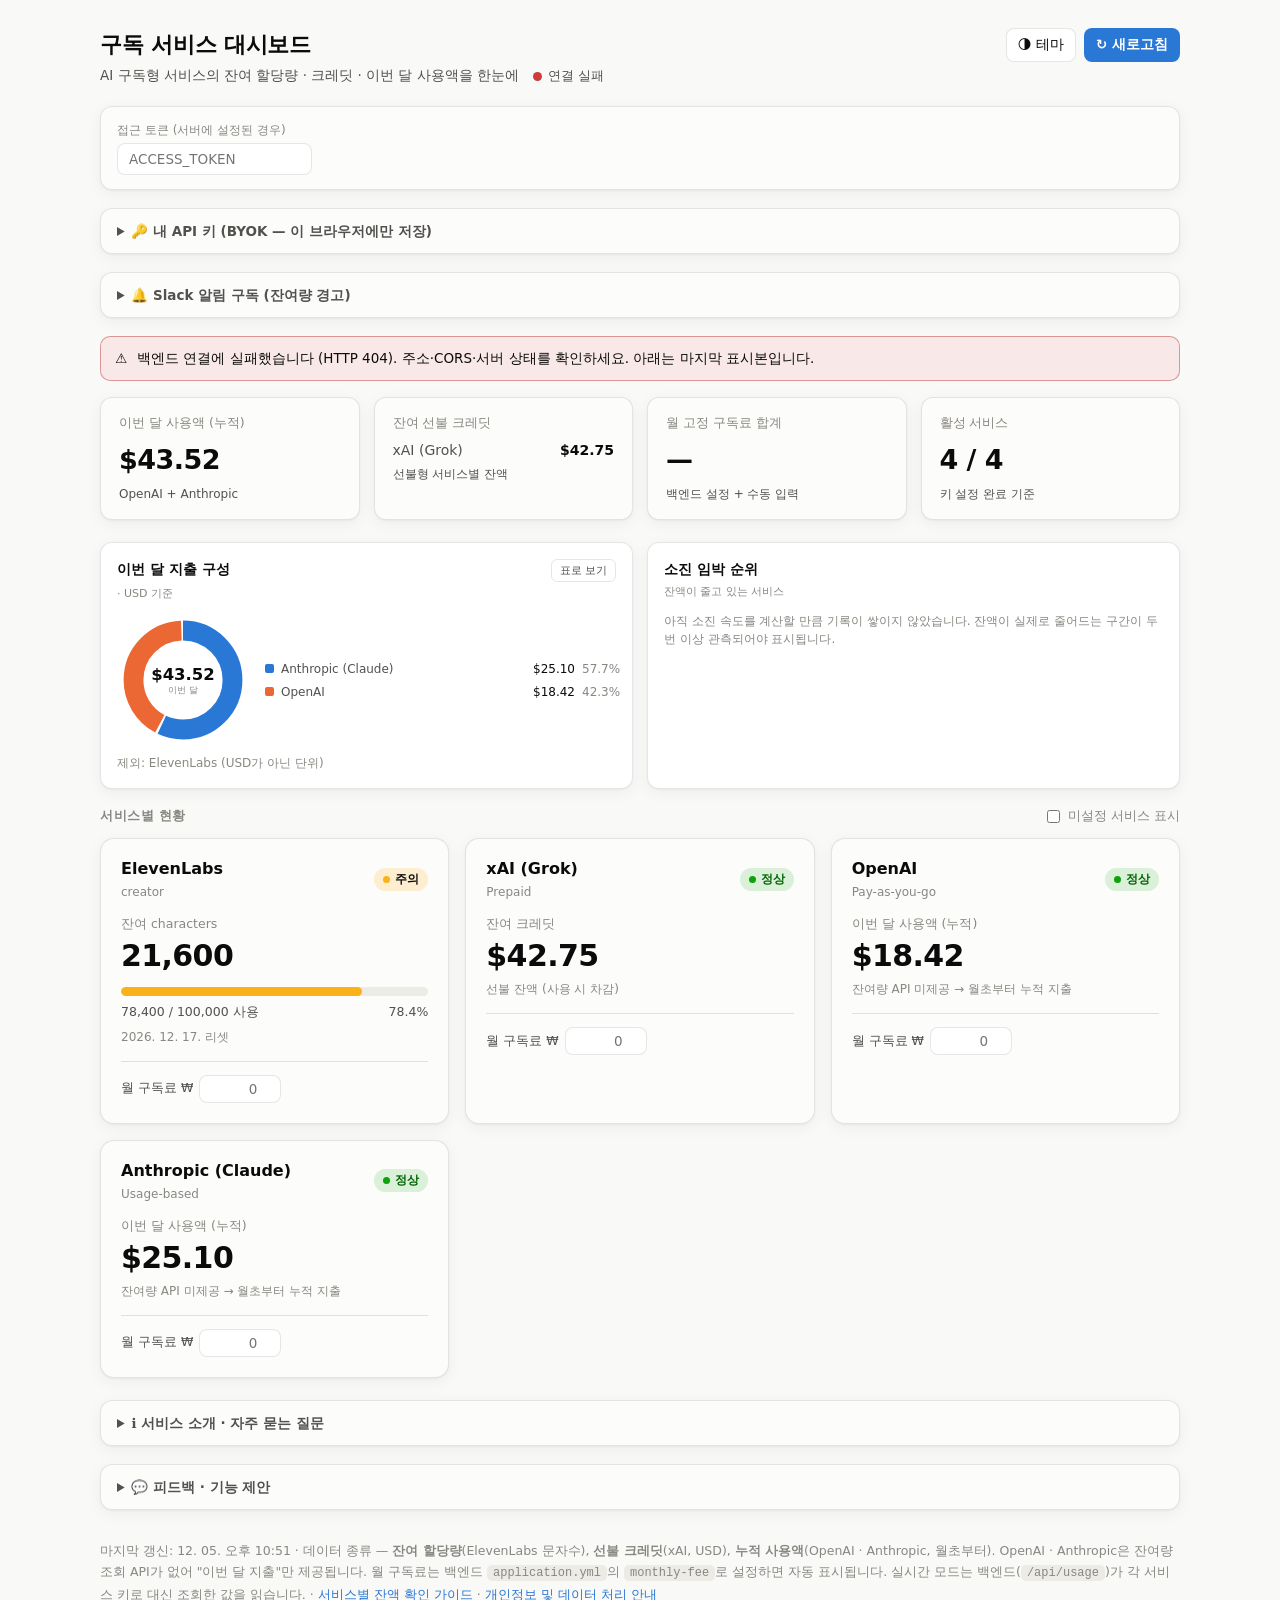
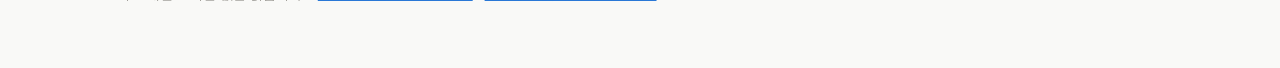
==== commit c9923f71: "Add monthly spend composition and a burn-down ranking Two panels above the provider cards, answering" ====
--- a/src/main/resources/static/index.html
+++ b/src/main/resources/static/index.html
@@ -87,6 +87,11 @@
 		--baseline: #c3c2b7;
 		--border: rgba(11, 11, 11, 0.10);
 		--series-1: #2a78d6;
+		--series-2: #eb6834;
+		--series-3: #1baf7a;
+		--series-4: #eda100;
+		--series-5: #e87ba4;
+		--series-6: #008300;
 		--track: #ecebe6;
 		--good: #0ca30c;
 		--warning: #fab219;
@@ -107,6 +112,11 @@
 		--baseline: #383835;
 		--border: rgba(255, 255, 255, 0.10);
 		--series-1: #3987e5;
+		--series-2: #d95926;
+		--series-3: #199e70;
+		--series-4: #c98500;
+		--series-5: #d55181;
+		--series-6: #008300;
 		--track: #2c2c2a;
 		--good: #0ca30c;
 		--warning: #fab219;
@@ -128,6 +138,11 @@
 			--baseline: #383835;
 			--border: rgba(255, 255, 255, 0.10);
 			--series-1: #3987e5;
+			--series-2: #d95926;
+			--series-3: #199e70;
+			--series-4: #c98500;
+			--series-5: #d55181;
+			--series-6: #008300;
 			--track: #2c2c2a;
 			--good-ink: #0ca30c;
 			--shadow: 0 1px 2px rgba(0, 0, 0, 0.3), 0 4px 16px rgba(0, 0, 0, 0.4);
@@ -246,6 +261,40 @@
 	.spark-wrap { margin-top: 10px; }
 	.spark { display: block; width: 100%; height: 28px; }
 	.spark-label { font-size: 11px; color: var(--text-muted); margin-top: 2px; }
+
+	/* ---- Monthly statistics ---- */
+	.stats { display: grid; grid-template-columns: repeat(auto-fit, minmax(320px, 1fr)); gap: 14px; margin-bottom: 18px; }
+	.panel { background: var(--surface-2); border: 1px solid var(--border); border-radius: 12px; padding: 16px; box-shadow: var(--shadow); }
+	.panel-head { display: flex; align-items: baseline; justify-content: space-between; gap: 10px; margin-bottom: 4px; }
+	.panel-title { font-size: 14px; font-weight: 600; color: var(--text-primary); }
+	.panel-sub { font-size: 11px; color: var(--text-muted); margin-bottom: 12px; }
+	.panel-toggle { font-size: 11px; color: var(--text-secondary); background: none; border: 1px solid var(--border); border-radius: 6px; padding: 3px 8px; cursor: pointer; }
+	.panel-toggle:hover { border-color: var(--baseline); }
+	.donut-row { display: flex; align-items: center; gap: 16px; flex-wrap: wrap; }
+	.donut { width: 132px; height: 132px; flex: none; }
+	.donut-seg { transition: opacity .12s; cursor: default; }
+	.donut-seg:hover { opacity: .72; }
+	.donut-mid { font-size: 15px; font-weight: 600; fill: var(--text-primary); }
+	.donut-mid-k { font-size: 8px; fill: var(--text-muted); }
+	.legend { flex: 1 1 170px; min-width: 170px; display: flex; flex-direction: column; gap: 5px; }
+	.legend-row { display: flex; align-items: center; gap: 7px; font-size: 12px; }
+	.legend-sw { width: 9px; height: 9px; border-radius: 2px; flex: none; }
+	.legend-name { color: var(--text-secondary); overflow: hidden; text-overflow: ellipsis; white-space: nowrap; }
+	.legend-val { margin-left: auto; color: var(--text-primary); font-variant-numeric: tabular-nums; }
+	.legend-pct { color: var(--text-muted); width: 34px; text-align: right; font-variant-numeric: tabular-nums; }
+	.burn-row { display: grid; grid-template-columns: 96px 1fr auto; align-items: center; gap: 9px; margin-bottom: 7px; font-size: 12px; }
+	.burn-name { color: var(--text-secondary); overflow: hidden; text-overflow: ellipsis; white-space: nowrap; }
+	.burn-track { display: block; background: var(--track); border-radius: 4px; height: 9px; overflow: hidden; }
+	/* Inline elements ignore width and height, so the fill has to be blockified — as a span it
+	   rendered as nothing at all while the track still looked correct. */
+	.burn-fill { display: block; height: 100%; border-radius: 4px; }
+	.burn-days { color: var(--text-primary); font-variant-numeric: tabular-nums; white-space: nowrap; }
+	.stat-table { width: 100%; border-collapse: collapse; font-size: 12px; }
+	.stat-table th, .stat-table td { text-align: left; padding: 5px 6px; border-bottom: 1px solid var(--grid); }
+	.stat-table th { color: var(--text-muted); font-weight: 500; }
+	.stat-table td.num { text-align: right; font-variant-numeric: tabular-nums; }
+	.chart-tip { position: fixed; z-index: 40; pointer-events: none; background: var(--surface-2); color: var(--text-primary); border: 1px solid var(--border); border-radius: 7px; padding: 6px 9px; font-size: 12px; box-shadow: var(--shadow); opacity: 0; transition: opacity .1s; white-space: nowrap; }
+	.chart-tip.show { opacity: 1; }
 	.faq-item h3 { font-size: 13.5px; margin: 14px 0 4px; }
 	.faq-item p { margin: 0; font-size: 13px; color: var(--text-secondary); line-height: 1.7; }
 
@@ -349,6 +398,9 @@
 	<div class="banner" id="banner"><span>⚠︎</span><span id="bannerText"></span></div>
 
 	<div class="summary" id="summary"></div>
+
+	<section class="stats" id="stats"></section>
+	<div class="chart-tip" id="chartTip"></div>
 
 	<div class="section-label" style="display:flex; align-items:center; justify-content:space-between; gap:10px;">
 		<span>서비스별 현황</span>
@@ -423,7 +475,9 @@
 		accessToken: "",  // X-Access-Token for deployments protected by ACCESS_TOKEN
 		alertSubscriptionId: "",
 		showDisabled: false,
-		history: {}      // providerId -> [{t, r, c}] hourly points (server-side, last 7 days)
+		history: {},     // providerId -> [{t, r, c}] hourly points (server-side, last 7 days)
+		monthly: null,   // { month, providers: [{providerId, consumed, from, to, samples}] }
+		statsTable: {}   // panel id -> true when the reader switched that chart to its table view
 	};
 
 	// ---- Browser-local persistence (BYOK keys + fee overrides never leave this device) ----
@@ -613,24 +667,32 @@
 			+ ' stroke-width="1.5" vector-effect="non-scaling-stroke"/></svg>';
 	}
 
-	// Linear burn over the last ~72h of balance points; silent unless the balance is shrinking.
-	function burnNote(providerId, current) {
+	// Linear burn over the last ~72h of balance points; null unless the balance is actually shrinking.
+	function burnDays(providerId, current) {
 		const series = (state.history[providerId] || []).filter(function (p) { return p.r != null; });
-		if (series.length < 2 || current == null) { return ""; }
+		if (series.length < 2 || current == null) { return null; }
 		const recent = series.filter(function (p) { return p.t >= Date.now() - 72 * 3600000; });
 		const points = recent.length >= 2 ? recent : series;
 		const first = points[0];
 		const last = points[points.length - 1];
 		const hours = (last.t - first.t) / 3600000;
-		if (hours <= 0) { return ""; }
+		if (hours <= 0) { return null; }
 		const burnPerDay = ((first.r - last.r) / hours) * 24;
-		if (burnPerDay <= 0.0001) { return ""; }
+		if (burnPerDay <= 0.0001) { return null; }
 		const days = current / burnPerDay;
 		// A barely-moving balance extrapolates to absurd horizons ("약 40000일 후 소진"), which reads
 		// as a broken number rather than a forecast. Past a year, 72h of samples says nothing useful.
-		if (days > 365) { return ""; }
-		const label = days < 1 ? "1일 미만" : "약 " + Math.round(days) + "일";
-		return '<div class="muted-note">이 속도면 ' + label + ' 후 소진 예상</div>';
+		return days > 365 ? null : days;
+	}
+
+	function burnLabel(days) {
+		return days < 1 ? "1일 미만" : "약 " + Math.round(days) + "일";
+	}
+
+	function burnNote(providerId, current) {
+		const days = burnDays(providerId, current);
+		if (days == null) { return ""; }
+		return '<div class="muted-note">이 속도면 ' + burnLabel(days) + ' 후 소진 예상</div>';
 	}
 
 	function historyBlock(provider) {
@@ -754,11 +816,219 @@
 		}).join("");
 	}
 
+	// ---- Monthly statistics ----
+	// Categorical hues are assigned in fixed slot order and never cycled: a reader who learned
+	// "xAI is orange" must not see it repainted because a filter changed the row count. Past six
+	// entries the tail folds into 기타 rather than inventing a seventh hue.
+	const SERIES_SLOTS = ["var(--series-1)", "var(--series-2)", "var(--series-3)",
+		"var(--series-4)", "var(--series-5)", "var(--series-6)"];
+	const DONUT_MAX = 6;
+
+	/**
+	 * This month's spend per provider, in USD only.
+	 *
+	 * Mixing units here would be the whole point of the chart gone wrong: Stability bills in
+	 * "credits" and ElevenLabs in characters, and neither is a dollar. They are excluded and named,
+	 * not silently folded in. Cost providers report a cumulative month-to-date figure, so their live
+	 * value is exact; prepaid balances are reconstructed from observed decreases, which under-counts
+	 * whenever nobody had the dashboard open — the two are tracked separately so the panel can say so.
+	 */
+	function monthlySpendRows() {
+		const providers = (state.data && state.data.providers) || [];
+		const byId = {};
+		((state.monthly && state.monthly.providers) || []).forEach(function (p) { byId[p.providerId] = p; });
+		const rows = [];
+		const excluded = [];
+		let estimated = false;
+		providers.forEach(function (p) {
+			if (p.status !== "OK") { return; }
+			const currency = (p.currency || "").toUpperCase();
+			if (p.metricType === "COST") {
+				if (p.cost == null) { return; }
+				if (currency !== "USD") { excluded.push(p.displayName); return; }
+				rows.push({ id: p.providerId, name: p.displayName, value: p.cost, exact: true });
+			} else if (p.metricType === "BALANCE") {
+				if (currency !== "USD") { excluded.push(p.displayName); return; }
+				const m = byId[p.providerId];
+				if (!m || !(m.consumed > 0)) { return; }
+				estimated = true;
+				rows.push({ id: p.providerId, name: p.displayName, value: m.consumed, exact: false, samples: m.samples });
+			} else {
+				excluded.push(p.displayName);
+			}
+		});
+		rows.sort(function (a, b) { return b.value - a.value; });
+		let shown = rows;
+		if (rows.length > DONUT_MAX) {
+			const tail = rows.slice(DONUT_MAX - 1);
+			shown = rows.slice(0, DONUT_MAX - 1).concat([{
+				id: "__other", name: "기타 " + tail.length + "곳", exact: true,
+				value: tail.reduce(function (sum, r) { return sum + r.value; }, 0)
+			}]);
+		}
+		const total = shown.reduce(function (sum, r) { return sum + r.value; }, 0);
+		return { rows: shown, total: total, excluded: excluded, estimated: estimated };
+	}
+
+	function donutSvg(rows, total) {
+		const R = 45;
+		const C = 2 * Math.PI * R;
+		const GAP = 2;
+		let offset = 0;
+		const arcs = rows.map(function (row, i) {
+			const arc = total > 0 ? (row.value / total) * C : 0;
+			// A surface-coloured gap separates neighbours instead of a stroke outline around each.
+			const visible = Math.max(arc - GAP, 0.5);
+			const seg = '<circle class="donut-seg" cx="60" cy="60" r="' + R + '" fill="none"'
+				+ ' stroke="' + SERIES_SLOTS[i % SERIES_SLOTS.length] + '" stroke-width="18"'
+				+ ' stroke-dasharray="' + visible.toFixed(2) + ' ' + (C - visible).toFixed(2) + '"'
+				+ ' stroke-dashoffset="' + (-offset).toFixed(2) + '"'
+				+ ' data-tip="' + escapeHtml(row.name + " · " + money(row.value, "USD")
+					+ " · " + num1.format(total > 0 ? (row.value / total) * 100 : 0) + "%") + '">'
+				+ '<title>' + escapeHtml(row.name + " " + money(row.value, "USD")) + '</title></circle>';
+			offset += arc;
+			return seg;
+		}).join("");
+		return '<svg class="donut" viewBox="0 0 120 120" role="img" aria-label="이번 달 지출 구성">'
+			+ '<g transform="rotate(-90 60 60)">' + arcs + '</g>'
+			+ '<text class="donut-mid" x="60" y="60" text-anchor="middle">' + escapeHtml(money(total, "USD")) + '</text>'
+			+ '<text class="donut-mid-k" x="60" y="72" text-anchor="middle">이번 달</text></svg>';
+	}
+
+	function spendPanel() {
+		const spend = monthlySpendRows();
+		const month = (state.monthly && state.monthly.month) || "";
+		if (spend.rows.length === 0) {
+			return panelHtml("spend", "이번 달 지출 구성", month + " · USD 기준",
+				'<div class="muted-note">아직 집계할 지출이 없습니다. 선불 잔액은 대시보드를 열어둔 동안에만 기록되므로 며칠 지나야 값이 쌓입니다.</div>',
+				null);
+		}
+		const legend = '<div class="legend">' + spend.rows.map(function (row, i) {
+			const pct = spend.total > 0 ? (row.value / spend.total) * 100 : 0;
+			return '<div class="legend-row">'
+				+ '<span class="legend-sw" style="background:' + SERIES_SLOTS[i % SERIES_SLOTS.length] + '"></span>'
+				+ '<span class="legend-name">' + escapeHtml(row.name) + (row.exact ? "" : " *") + '</span>'
+				+ '<span class="legend-val">' + escapeHtml(money(row.value, "USD")) + '</span>'
+				+ '<span class="legend-pct">' + num1.format(pct) + '%</span></div>';
+		}).join("") + '</div>';
+		const notes = [];
+		if (spend.estimated) { notes.push("* 선불 잔액은 관측된 구간의 감소분 합이라 실제보다 적을 수 있습니다"); }
+		if (spend.excluded.length) { notes.push("제외: " + spend.excluded.join(", ") + " (USD가 아닌 단위)"); }
+		const table = '<table class="stat-table"><thead><tr><th>서비스</th><th class="num">지출</th>'
+			+ '<th class="num">비중</th><th>기준</th></tr></thead><tbody>'
+			+ spend.rows.map(function (row) {
+				return '<tr><td>' + escapeHtml(row.name) + '</td>'
+					+ '<td class="num">' + escapeHtml(money(row.value, "USD")) + '</td>'
+					+ '<td class="num">' + num1.format(spend.total > 0 ? (row.value / spend.total) * 100 : 0) + '%</td>'
+					+ '<td>' + (row.exact ? "확정" : "관측 " + (row.samples || 0) + "회") + '</td></tr>';
+			}).join("") + '</tbody></table>';
+		const chart = '<div class="donut-row">' + donutSvg(spend.rows, spend.total) + legend + '</div>'
+			+ notes.map(function (n) { return '<div class="muted-note" style="margin-top:8px;">' + escapeHtml(n) + '</div>'; }).join("");
+		return panelHtml("spend", "이번 달 지출 구성", month + " · USD 기준", chart, table);
+	}
+
+	/**
+	 * Days until each provider runs dry, soonest first.
+	 *
+	 * Normalising to "days left" is what makes this comparable at all: credits, characters and
+	 * dollars cannot share an axis, but time can, so every provider appears here regardless of unit.
+	 */
+	function burndownRows() {
+		const providers = (state.data && state.data.providers) || [];
+		const rows = [];
+		providers.forEach(function (p) {
+			if (p.status !== "OK") { return; }
+			const current = p.metricType === "COST" ? null : p.remaining;
+			const days = burnDays(p.providerId, current);
+			if (days == null) { return; }
+			rows.push({ id: p.providerId, name: p.displayName, days: days });
+		});
+		rows.sort(function (a, b) { return a.days - b.days; });
+		return rows;
+	}
+
+	function burnTone(days) {
+		if (days < 3) { return { color: "var(--critical)", icon: "⛔", label: "임박" }; }
+		if (days < 7) { return { color: "var(--warning)", icon: "⚠︎", label: "주의" }; }
+		if (days < 14) { return { color: "var(--serious)", icon: "•", label: "여유 적음" }; }
+		return { color: "var(--good)", icon: "•", label: "여유" };
+	}
+
+	function burndownPanel() {
+		const rows = burndownRows();
+		if (rows.length === 0) {
+			return panelHtml("burn", "소진 임박 순위", "잔액이 줄고 있는 서비스",
+				'<div class="muted-note">아직 소진 속도를 계산할 만큼 기록이 쌓이지 않았습니다. 잔액이 실제로 줄어드는 구간이 두 번 이상 관측되어야 표시됩니다.</div>',
+				null);
+		}
+		const scale = Math.max(30, rows[rows.length - 1].days);
+		const bars = rows.map(function (row) {
+			const tone = burnTone(row.days);
+			const width = Math.max(2, Math.min(100, (row.days / scale) * 100));
+			return '<div class="burn-row" data-tip="' + escapeHtml(row.name + " · " + burnLabel(row.days) + " 후 소진 예상 · " + tone.label) + '">'
+				+ '<span class="burn-name">' + escapeHtml(row.name) + '</span>'
+				+ '<span class="burn-track"><span class="burn-fill" style="width:' + width.toFixed(1) + '%;background:' + tone.color + '"></span></span>'
+				+ '<span class="burn-days">' + escapeHtml(tone.icon + " " + burnLabel(row.days)) + '</span></div>';
+		}).join("");
+		const table = '<table class="stat-table"><thead><tr><th>서비스</th><th class="num">소진까지</th><th>상태</th></tr></thead><tbody>'
+			+ rows.map(function (row) {
+				const tone = burnTone(row.days);
+				return '<tr><td>' + escapeHtml(row.name) + '</td>'
+					+ '<td class="num">' + escapeHtml(burnLabel(row.days)) + '</td>'
+					+ '<td>' + escapeHtml(tone.icon + " " + tone.label) + '</td></tr>';
+			}).join("") + '</tbody></table>';
+		return panelHtml("burn", "소진 임박 순위", "최근 72시간 소비 속도 기준 · 단위 무관", bars, table);
+	}
+
+	function panelHtml(id, title, sub, chart, table) {
+		const showTable = !!state.statsTable[id];
+		const toggle = table
+			? '<button class="panel-toggle" data-stats-table="' + id + '">'
+				+ (showTable ? "차트로 보기" : "표로 보기") + '</button>'
+			: "";
+		return '<div class="panel">'
+			+ '<div class="panel-head"><span class="panel-title">' + escapeHtml(title) + '</span>' + toggle + '</div>'
+			+ '<div class="panel-sub">' + escapeHtml(sub) + '</div>'
+			+ (showTable && table ? table : chart) + '</div>';
+	}
+
+	function renderStats() {
+		const host = document.getElementById("stats");
+		if (!host) { return; }
+		if (!state.data) { host.innerHTML = ""; return; }
+		host.innerHTML = spendPanel() + burndownPanel();
+		host.querySelectorAll("[data-stats-table]").forEach(function (button) {
+			button.addEventListener("click", function () {
+				const id = button.getAttribute("data-stats-table");
+				state.statsTable[id] = !state.statsTable[id];
+				renderStats();
+			});
+		});
+		bindChartTips(host);
+	}
+
+	// Tooltips enhance; they never gate. Every value here is also in the legend and in the table
+	// view, so a reader who cannot hover loses nothing.
+	function bindChartTips(host) {
+		const tip = document.getElementById("chartTip");
+		if (!tip) { return; }
+		host.querySelectorAll("[data-tip]").forEach(function (el) {
+			el.addEventListener("mousemove", function (event) {
+				tip.textContent = el.getAttribute("data-tip");
+				tip.classList.add("show");
+				tip.style.left = Math.min(event.clientX + 14, window.innerWidth - tip.offsetWidth - 8) + "px";
+				tip.style.top = (event.clientY + 16) + "px";
+			});
+			el.addEventListener("mouseleave", function () { tip.classList.remove("show"); });
+		});
+	}
+
 	// ---- Render everything ----
 	function render() {
 		const data = state.data;
 		if (!data) { return; }
 		renderSummary(data);
+		renderStats();
 		const providers = data.providers || [];
 		// Cards default to configured-only; the checkbox reveals DISABLED services so users can
 		// discover what else the dashboard supports.
@@ -841,10 +1111,31 @@
 			setStatus("live", "실시간 · " + fmtDateTime(json.generatedAt));
 			render();
 			loadHistory();
+			loadMonthly();
 		} catch (err) {
 			setStatus("err", "연결 실패");
 			showBanner("백엔드 연결에 실패했습니다 (" + err.message + "). 주소·CORS·서버 상태를 확인하세요. 아래는 마지막 표시본입니다.");
 			if (!state.data) { state.data = demoData(); render(); }
+		}
+	}
+
+	// This month's consumed balance per provider. Like history it is supplementary, so a failure
+	// leaves the spend panel with its empty-state message rather than breaking the dashboard.
+	async function loadMonthly() {
+		if (state.mode === "demo" || !state.backendUrl) { return; }
+		try {
+			const headers = authHeaders({ "Content-Type": "application/json", "Accept": "application/json" });
+			const payload = keysPayload();
+			const res = await fetch(baseUrl() + "/api/usage/monthly", {
+				method: "POST",
+				headers: headers,
+				body: JSON.stringify(payload ? { keys: payload } : {})
+			});
+			if (!res.ok) { return; }
+			state.monthly = await res.json();
+			renderStats();
+		} catch (err) {
+			// leave the spend panel empty
 		}
 	}
 
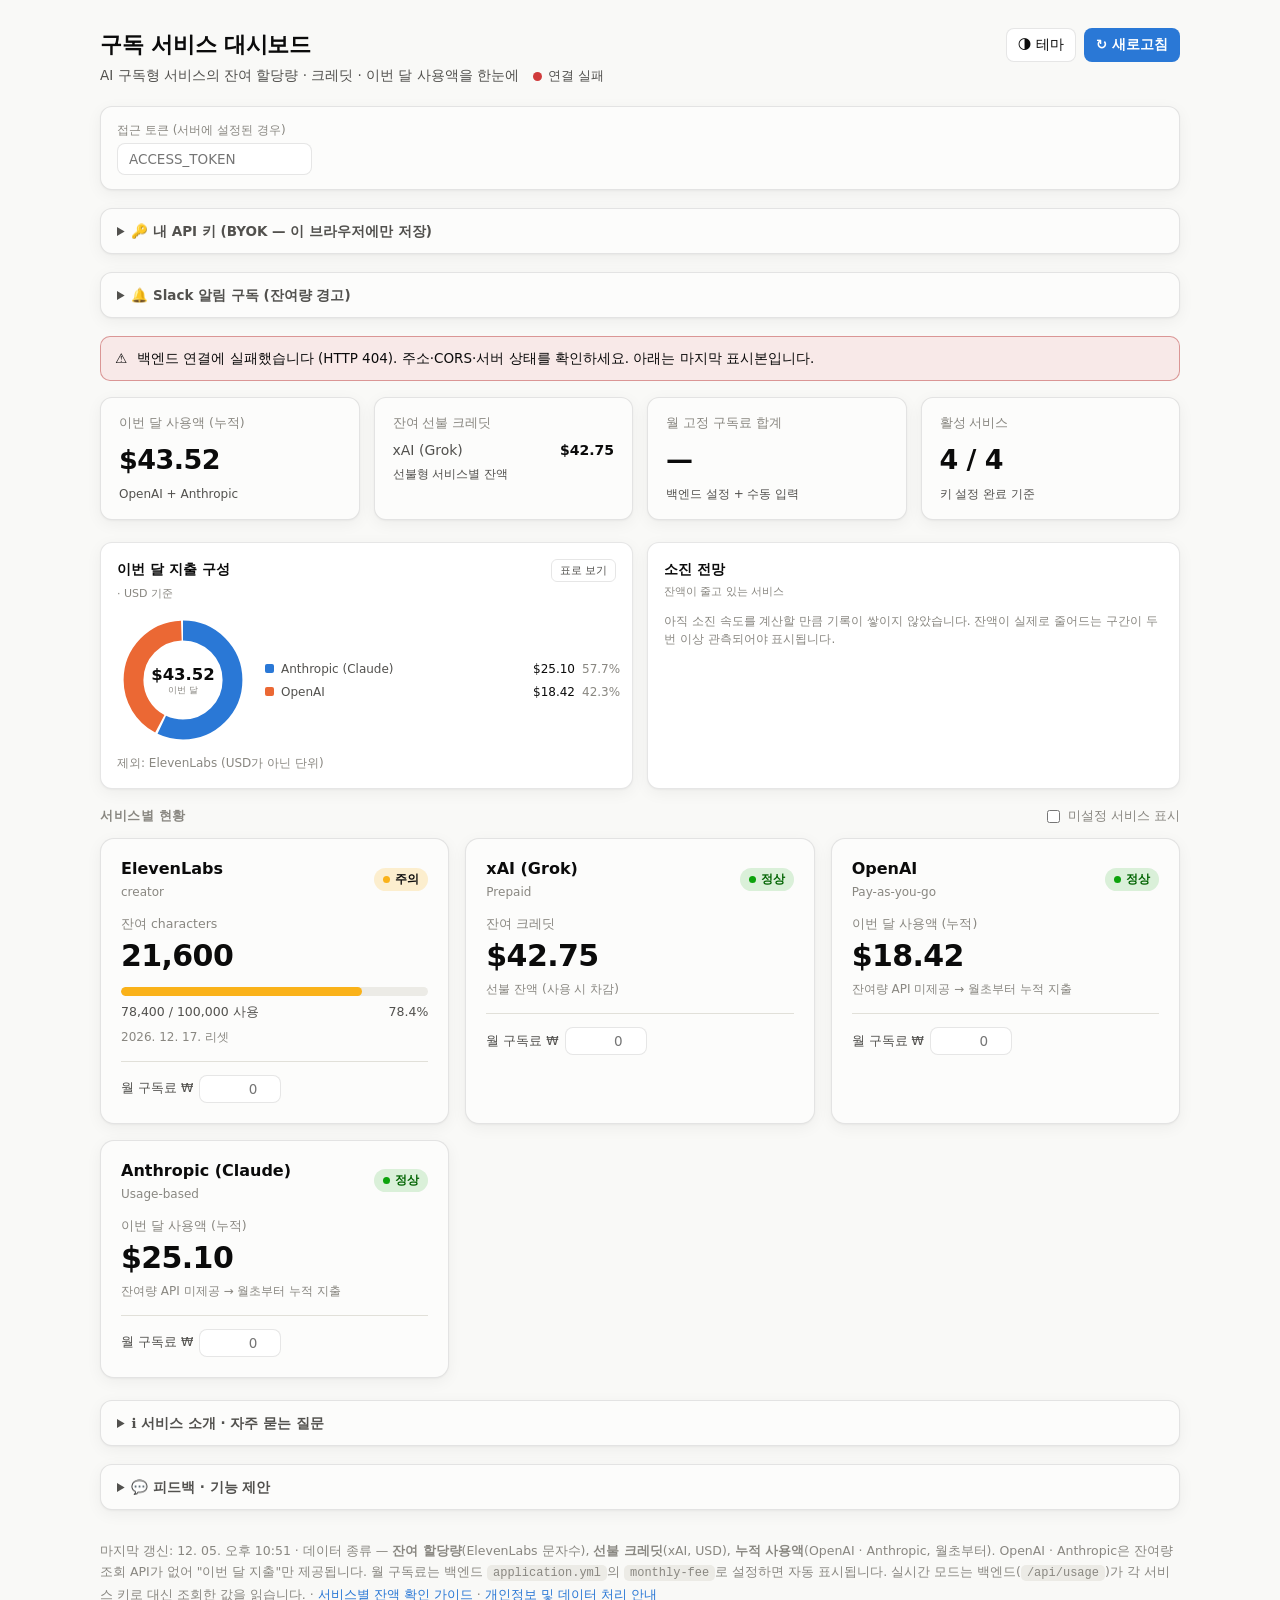
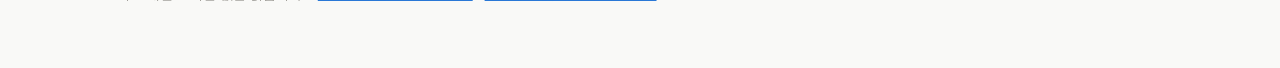
==== commit c765caa9: "Stop printing credits as dollars, and let the charts shrink to the data Three defects the mocked run" ====
--- a/src/main/resources/static/index.html
+++ b/src/main/resources/static/index.html
@@ -554,13 +554,18 @@
 	const numFmt = new Intl.NumberFormat("ko-KR");
 	const num1 = new Intl.NumberFormat("ko-KR", { maximumFractionDigits: 1 });
 
+	// Not every provider bills in money. Stability quotes "credits", which is not an ISO currency, so
+	// Intl throws and the old fallback pinned a dollar sign to it — 25 credits rendered as $25, right
+	// next to a panel explaining that credits are excluded for not being dollars. Non-currency units
+	// keep their own name instead.
 	function money(value, currency) {
 		if (value == null) { return "—"; }
 		const cur = (currency || "USD").toUpperCase();
 		try {
 			return new Intl.NumberFormat("en-US", { style: "currency", currency: cur, maximumFractionDigits: 2 }).format(value);
 		} catch (e) {
-			return "$" + num1.format(value);
+			const unit = (currency || "").trim();
+			return num1.format(value) + (unit ? " " + unit : "");
 		}
 	}
 
@@ -823,6 +828,7 @@
 	const SERIES_SLOTS = ["var(--series-1)", "var(--series-2)", "var(--series-3)",
 		"var(--series-4)", "var(--series-5)", "var(--series-6)"];
 	const DONUT_MAX = 6;
+	const BURN_AXIS_DAYS = 90;
 
 	/**
 	 * This month's spend per provider, in USD only.
@@ -857,6 +863,11 @@
 				excluded.push(p.displayName);
 			}
 		});
+		// A provider that spent nothing is not a slice. Leaving it in produced a legend row reading
+		// "$0.00 0%" beside a zero-length arc — noise that made the chart look busier than the data is.
+		const spending = rows.filter(function (row) { return row.value > 0; });
+		rows.length = 0;
+		Array.prototype.push.apply(rows, spending);
 		rows.sort(function (a, b) { return b.value - a.value; });
 		let shown = rows;
 		if (rows.length > DONUT_MAX) {
@@ -922,7 +933,15 @@
 					+ '<td class="num">' + num1.format(spend.total > 0 ? (row.value / spend.total) * 100 : 0) + '%</td>'
 					+ '<td>' + (row.exact ? "확정" : "관측 " + (row.samples || 0) + "회") + '</td></tr>';
 			}).join("") + '</tbody></table>';
-		const chart = '<div class="donut-row">' + donutSvg(spend.rows, spend.total) + legend + '</div>'
+		// One contributor is not a composition. A ring drawn as a single 100% arc says nothing the
+		// number does not already say, so below two slices the panel becomes the number.
+		const body = spend.rows.length < 2
+			? '<div class="hero-label">' + escapeHtml(spend.rows[0].name)
+				+ (spend.rows[0].exact ? "" : " *") + '</div>'
+				+ '<div class="hero">' + escapeHtml(money(spend.rows[0].value, "USD")) + '</div>'
+				+ '<div class="muted-note" style="margin-top:6px;">이번 달 USD 지출이 잡힌 서비스는 여기 한 곳입니다</div>'
+			: '<div class="donut-row">' + donutSvg(spend.rows, spend.total) + legend + '</div>';
+		const chart = body
 			+ notes.map(function (n) { return '<div class="muted-note" style="margin-top:8px;">' + escapeHtml(n) + '</div>'; }).join("");
 		return panelHtml("spend", "이번 달 지출 구성", month + " · USD 기준", chart, table);
 	}
@@ -957,11 +976,15 @@
 	function burndownPanel() {
 		const rows = burndownRows();
 		if (rows.length === 0) {
-			return panelHtml("burn", "소진 임박 순위", "잔액이 줄고 있는 서비스",
+			return panelHtml("burn", "소진 전망", "잔액이 줄고 있는 서비스",
 				'<div class="muted-note">아직 소진 속도를 계산할 만큼 기록이 쌓이지 않았습니다. 잔액이 실제로 줄어드는 구간이 두 번 이상 관측되어야 표시됩니다.</div>',
 				null);
 		}
-		const scale = Math.max(30, rows[rows.length - 1].days);
+		// Scaling to the longest horizon let a single 172-day outlier squash a 23-day item into a
+		// stub. Past three months the exact figure stops mattering here, so the axis stops at 90 days
+		// and the label keeps the real number. The cap is a ceiling, not a floor: when everything
+		// already fits inside 90 days the axis still shrinks to the data.
+		const scale = Math.min(BURN_AXIS_DAYS, Math.max(30, rows[rows.length - 1].days));
 		const bars = rows.map(function (row) {
 			const tone = burnTone(row.days);
 			const width = Math.max(2, Math.min(100, (row.days / scale) * 100));
@@ -977,7 +1000,7 @@
 					+ '<td class="num">' + escapeHtml(burnLabel(row.days)) + '</td>'
 					+ '<td>' + escapeHtml(tone.icon + " " + tone.label) + '</td></tr>';
 			}).join("") + '</tbody></table>';
-		return panelHtml("burn", "소진 임박 순위", "최근 72시간 소비 속도 기준 · 단위 무관", bars, table);
+		return panelHtml("burn", "소진 전망", "최근 72시간 소비 속도 기준 · 단위 무관 · 막대는 90일까지", bars, table);
 	}
 
 	function panelHtml(id, title, sub, chart, table) {
